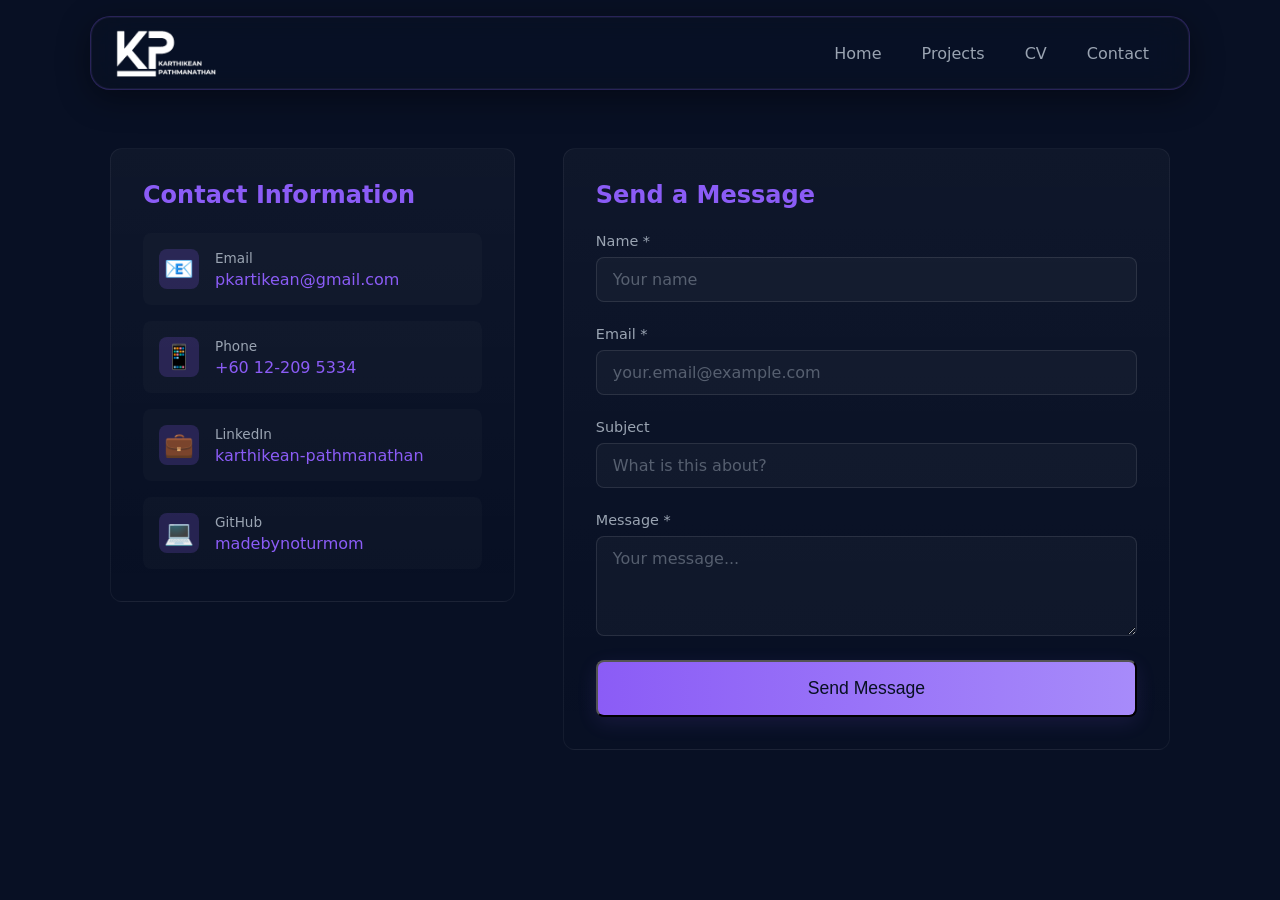
==== pages/contact/index.html @ 4b817c77 "Initial commit: Portfolio website with matrix animation, contact form, and projects showcase" ====
<!doctype html>
<html lang="en">
  <head>
    <meta charset="utf-8" />
    <meta name="viewport" content="width=device-width,initial-scale=1" />
    <title>Contact - Karthikean Pathmanathan</title>
    <meta name="description" content="Get in touch with Karthikean Pathmanathan for collaboration and project inquiries" />
    <link rel="icon" type="image/png" href="../../assets/logo/KP_icon.png" />
    <link rel="stylesheet" href="../../assets/css/dark.css" />
    <style>html,body{background:#081024;color:#e6eef6} .container{color:inherit}</style>
    <style>
      .contact-page {
        padding: 3rem 0;
        min-height: calc(100vh - 10rem);
      }
      .contact-header {
        text-align: center;
        padding: 3rem 0 2rem;
        border-bottom: 1px solid rgba(255,255,255,0.05);
        margin-bottom: 3rem;
      }
      .contact-header h1 {
        margin: 0 0 1rem;
        font-size: 2.5rem;
        color: var(--accent);
      }
      .contact-header p {
        color: var(--muted);
        max-width: 600px;
        margin: 0 auto;
        font-size: 1.1rem;
      }
      .contact-content {
        max-width: 1200px;
        margin: 0 auto;
        display: grid;
        grid-template-columns: 1fr 1.5fr;
        gap: 3rem;
        align-items: start;
      }
      .contact-info {
        background: linear-gradient(180deg,rgba(255,255,255,0.03),transparent);
        padding: 2rem;
        border-radius: var(--radius);
        border: 1px solid rgba(255,255,255,0.05);
      }
      .contact-info h3 {
        color: var(--accent);
        margin: 0 0 1.5rem;
        font-size: 1.5rem;
      }
      .contact-methods {
        display: flex;
        flex-direction: column;
        gap: 1rem;
      }
      .contact-method {
        display: flex;
        align-items: center;
        gap: 1rem;
        padding: 1rem;
        background: rgba(255,255,255,0.02);
        border-radius: 8px;
        transition: all 0.2s;
      }
      .contact-method:hover {
        background: rgba(139, 92, 246, 0.1);
        transform: translateX(5px);
      }
      .contact-method-icon {
        font-size: 1.5rem;
        width: 40px;
        height: 40px;
        display: flex;
        align-items: center;
        justify-content: center;
        background: rgba(139, 92, 246, 0.2);
        border-radius: 8px;
      }
      .contact-method-info {
        flex: 1;
      }
      .contact-method-label {
        color: var(--muted);
        font-size: 0.85rem;
        margin-bottom: 0.25rem;
      }
      .contact-method-value {
        color: #e6eef6;
        font-weight: 500;
      }
      .contact-method a {
        color: var(--accent);
        text-decoration: none;
        transition: color 0.2s;
      }
      .contact-method a:hover {
        color: var(--accent-2);
        text-decoration: underline;
      }
      .contact-form-section {
        background: linear-gradient(180deg,rgba(255,255,255,0.03),transparent);
        padding: 2rem;
        border-radius: var(--radius);
        border: 1px solid rgba(255,255,255,0.05);
      }
      .contact-form-section h3 {
        color: var(--accent);
        margin: 0 0 1.5rem;
        font-size: 1.5rem;
      }
      .contact-form {
        display: flex;
        flex-direction: column;
        gap: 1.5rem;
      }
      .contact-form label {
        display: flex;
        flex-direction: column;
        gap: 0.5rem;
      }
      .contact-form label span {
        color: var(--muted);
        font-weight: 500;
        font-size: 0.9rem;
      }
      .contact-form input,
      .contact-form textarea {
        padding: 0.75rem 1rem;
        background: rgba(255,255,255,0.03);
        border: 1px solid rgba(255,255,255,0.1);
        border-radius: 8px;
        color: #e6eef6;
        font-family: inherit;
        font-size: 1rem;
        transition: all 0.2s;
      }
      .contact-form input:focus,
      .contact-form textarea:focus {
        outline: none;
        border-color: var(--accent);
        background: rgba(255,255,255,0.05);
        box-shadow: 0 0 0 3px rgba(139, 92, 246, 0.1);
      }
      .contact-form input::placeholder,
      .contact-form textarea::placeholder {
        color: rgba(154, 164, 178, 0.5);
      }
      .contact-form textarea {
        resize: vertical;
        min-height: 100px;
      }
      .contact-form button {
        width: 100%;
        padding: 1rem;
        font-size: 1.1rem;
      }
      .form-note {
        color: var(--muted);
        font-size: 0.85rem;
        text-align: center;
        margin-top: 1rem;
      }
      @media (max-width: 820px) {
        .contact-header h1 {
          font-size: 2rem;
        }
        .contact-content {
          grid-template-columns: 1fr;
          gap: 2rem;
        }
        .contact-info,
        .contact-form-section {
          padding: 1.5rem;
        }
      }
    </style>
  </head>
  <body>
    <!-- header partial will be injected here -->
    <div id="partial-header"></div>

    <main class="contact-page">

      <div class="container">
        <div class="contact-content">
          
          <!-- Contact Information -->
          <div class="contact-info">
            <h3>Contact Information</h3>
            <div class="contact-methods">
              <div class="contact-method">
                <div class="contact-method-icon">📧</div>
                <div class="contact-method-info">
                  <div class="contact-method-label">Email</div>
                  <div class="contact-method-value">
                    <a href="mailto:pkartikean@gmail.com">pkartikean@gmail.com</a>
                  </div>
                </div>
              </div>
              
              <div class="contact-method">
                <div class="contact-method-icon">📱</div>
                <div class="contact-method-info">
                  <div class="contact-method-label">Phone</div>
                  <div class="contact-method-value">
                    <a href="tel:+60122095334">+60 12-209 5334</a>
                  </div>
                </div>
              </div>
              
              <div class="contact-method">
                <div class="contact-method-icon">💼</div>
                <div class="contact-method-info">
                  <div class="contact-method-label">LinkedIn</div>
                  <div class="contact-method-value">
                    <a href="https://www.linkedin.com/in/karthikean-pathmanathan/" target="_blank">karthikean-pathmanathan</a>
                  </div>
                </div>
              </div>
              
              <div class="contact-method">
                <div class="contact-method-icon">💻</div>
                <div class="contact-method-info">
                  <div class="contact-method-label">GitHub</div>
                  <div class="contact-method-value">
                    <a href="https://github.com/madebynoturmom" target="_blank">madebynoturmom</a>
                  </div>
                </div>
              </div>
            </div>
          </div>

          <!-- Contact Form -->
          <div class="contact-form-section">
            <h3>Send a Message</h3>
            <form action="https://formsubmit.co/pkartikean@gmail.com" method="POST" class="contact-form">
              <!-- FormSubmit Configuration -->
              <input type="hidden" name="_subject" value="New Contact Form Submission from Portfolio">
              <input type="hidden" name="_captcha" value="false">
              <input type="hidden" name="_template" value="table">
              <input type="text" name="_honey" style="display:none">
              
              <label>
                <span>Name *</span>
                <input type="text" name="name" required placeholder="Your name" />
              </label>
              
              <label>
                <span>Email *</span>
                <input type="email" name="email" required placeholder="your.email@example.com" />
              </label>
              
              <label>
                <span>Subject</span>
                <input type="text" name="subject" placeholder="What is this about?" />
              </label>
              
              <label>
                <span>Message *</span>
                <textarea name="message" required placeholder="Your message..." rows="3"></textarea>
              </label>
              
              <button class="cta" type="submit">Send Message</button>
            </form>
          </div>

        </div>
      </div>
    </main>

    <script>
      // Simple partial loader: fetches HTML fragments and injects them.
      async function loadPartial(id, url){
        try {
          const res = await fetch(url);
          if(!res.ok) throw new Error('Failed to load ' + url);
          const html = await res.text();
          document.getElementById(id).innerHTML = html;
        } catch (err) {
          console.error(err);
        }
      }
      // Load header and footer before main script runs
      loadPartial('partial-header', '../../partial/header.html');
      loadPartial('partial-footer', '../../partial/footer.html');
    </script>
  </body>
</html>
---- assets/css/dark.css ----
/* Dark theme (moved from assets/styles.css) */
:root {
  --bg: #121219;
  /* deep navy */
  --card: #0b1220;
  --muted: #9aa4b2;
  --accent: #8b5cf6;
  /* purple accent */
  --accent-2: #a78bfa;
  /* lighter purple for glows */
  --glass: rgba(167, 139, 250, 0.04);
  --radius: 12px;
}

* {
  box-sizing: border-box
}

html,
body {
  height: 100%
}

body {
  margin: 0;
  padding-top: 5rem;
  font-family: Inter, ui-sans-serif, system-ui, -apple-system, "Segoe UI", Roboto, "Helvetica Neue", Arial;
  background: linear-gradient(180deg, var(--bg), #060818);
  color: #e6eef6;
  -webkit-font-smoothing: antialiased;
  -moz-osx-font-smoothing: grayscale;
  /* subtle purple radial accent */
  background-image: radial-gradient(800px 400px at 85% 10%, rgba(139, 92, 246, 0.06), transparent);
}

.container {
  max-width: 1100px;
  margin: 0 auto;
  padding: 1.25rem
}

/* Glassy Floating Header */
.site-header {
  position: fixed;
  top: 1rem;
  left: 50%;
  transform: translateX(-50%);
  width: calc(100% - 4rem);
  max-width: 1100px;
  z-index: 1000;
  transition: all 0.3s ease;
}

.site-header .container {
  display: flex;
  align-items: center;
  justify-content: space-between;
  background: rgba(11, 18, 32, 0.7);
  backdrop-filter: blur(20px) saturate(180%);
  -webkit-backdrop-filter: blur(20px) saturate(180%);
  border: 1px solid rgba(139, 92, 246, 0.25);
  border-radius: 20px;
  padding: 0.75rem 1.5rem;
  box-shadow: 0 8px 32px rgba(0, 0, 0, 0.4), 0 0 0 1px rgba(167, 139, 250, 0.08) inset;
}

.logo {
  margin: 0;
  font-size: 1.25rem;
  display: flex;
  align-items: center;
  gap: 0.5rem;
  text-decoration: none;
  color: #e6eef6;
  transition: transform 0.2s;
}

.logo:hover {
  transform: scale(1.05);
}

.logo img {
  height: 48px;
  width: auto;
}

.brand-tag {
  margin-left: .5rem;
  color: var(--accent);
  font-weight: 700;
  font-size: .85rem;
  letter-spacing: .6px;
  text-transform: uppercase
}

.nav {
  display: flex;
  gap: 0.5rem;
  align-items: center;
}

.nav a {
  color: var(--muted);
  text-decoration: none;
  padding: 0.5rem 1rem;
  border-radius: 12px;
  transition: all 0.2s;
  font-weight: 500;
}

.nav a:hover {
  color: var(--accent);
  background: rgba(139, 92, 246, 0.1);
}

.nav a.active {
  color: var(--accent);
  background: rgba(139, 92, 246, 0.15);
}

.nav-toggle {
  display: none;
  background: rgba(139, 92, 246, 0.1);
  border: 1px solid rgba(139, 92, 246, 0.3);
  color: var(--accent);
  font-size: 1.5rem;
  padding: 0.5rem;
  border-radius: 8px;
  cursor: pointer;
  transition: all 0.2s;
}

.nav-toggle:hover {
  background: rgba(139, 92, 246, 0.2);
}

.hero {
  padding: 4rem 0
}

.hero-inner {
  display: flex;
  gap: 2rem;
  align-items: center
}

.hero {
  position: relative;
  overflow: hidden
}

.hero:after {
  content: '';
  position: absolute;
  inset: 0;
  background-image: radial-gradient(circle at 10% 10%, rgba(167, 139, 250, 0.03), transparent 15%), linear-gradient(180deg, rgba(167, 139, 250, 0.02), transparent 40%);
  pointer-events: none
}

.hero .lead {
  color: var(--muted);
  max-width: 36rem
}

.hero-image {
  font-size: 5rem;
  opacity: 0.9
}

.accent {
  color: var(--accent)
}

.cta {
  display: inline-block;
  background: linear-gradient(90deg, var(--accent), var(--accent-2));
  color: #071022;
  padding: .5rem 1rem;
  border-radius: 8px;
  text-decoration: none;
  box-shadow: 0 6px 20px rgba(139, 92, 246, 0.12)
}

.projects {
  padding: 2rem 0
}

.projects-grid {
  display: grid;
  grid-template-columns: repeat(auto-fit, minmax(240px, 1fr));
  gap: 1rem;
  margin-top: 1rem
}

.labs .projects-grid {
  grid-template-columns: repeat(auto-fit, minmax(220px, 1fr));
  gap: 1.25rem
}

.labs .card {
  background: linear-gradient(180deg, rgba(0, 0, 0, 0.15), rgba(167, 139, 250, 0.02));
  border: 1px solid rgba(167, 139, 250, 0.06);
  box-shadow: 0 8px 30px rgba(124, 58, 237, 0.06)
}

.labs h3 {
  margin-top: 0
}

.lab-meta {
  color: var(--muted);
  font-size: .9rem;
  margin-bottom: .5rem
}

.card {
  background: linear-gradient(180deg, rgba(167, 139, 250, 0.02), transparent);
  padding: 1rem;
  border-radius: var(--radius);
  box-shadow: 0 10px 30px rgba(8, 12, 30, 0.6);
  cursor: pointer;
  border: 1px solid rgba(167, 139, 250, 0.04);
  transition: transform .18s ease, box-shadow .18s ease
}

.card:hover {
  transform: translateY(-6px);
  box-shadow: 0 18px 40px rgba(139, 92, 246, 0.12)
}

.card h4 {
  margin: 0 0 .5rem
}

.card p {
  color: var(--muted);
  margin: 0
}

.about,
.contact {
  padding: 2rem 0
}

.contact-form {
  display: grid;
  gap: .5rem;
  max-width: 600px
}

.contact-form label {
  display: flex;
  flex-direction: column;
  color: var(--muted)
}

.contact-form input,
.contact-form textarea {
  padding: .5rem;
  border-radius: 8px;
  border: 1px solid rgba(255, 255, 255, 0.03);
  background: var(--glass);
  color: inherit
}

.btn {
  background: transparent;
  border: 1px solid var(--accent);
  padding: .5rem 1rem;
  border-radius: 8px;
  color: var(--accent)
}

.site-footer {
  padding: 1rem 0;
  border-top: 1px solid rgba(255, 255, 255, 0.02)
}

.social-links a {
  color: var(--muted);
  margin-left: .5rem
}

/* Modal */
.modal {
  position: fixed;
  inset: 0;
  display: none;
  align-items: center;
  justify-content: center;
  z-index: 40
}

.modal[aria-hidden="false"] {
  display: flex
}

.modal-backdrop {
  position: absolute;
  inset: 0;
  background: rgba(0, 0, 0, 0.6)
}

.modal-panel {
  position: relative;
  background: linear-gradient(180deg, #081026, #0b0b1a);
  padding: 1.5rem;
  border-radius: 12px;
  max-width: 720px;
  width: 95%;
  z-index: 50;
  border: 1px solid rgba(167, 139, 250, 0.04);
  box-shadow: 0 20px 60px rgba(11, 7, 30, 0.6)
}

.modal-close {
  position: absolute;
  right: 1rem;
  top: 1rem;
  background: none;
  border: 0;
  color: var(--muted);
  font-size: 1.25rem
}

/* Responsive */
@media (max-width:820px) {
  .site-header {
    top: 0.75rem;
    width: calc(100% - 2rem);
  }
  
  .site-header .container {
    padding: 0.75rem 1rem;
  }
  
  .hero-inner {
    flex-direction: column;
    align-items: flex-start
  }

  .nav {
    display: none;
    position: absolute;
    top: 100%;
    left: 0;
    right: 0;
    margin-top: 0.5rem;
    flex-direction: column;
    background: rgba(11, 18, 32, 0.95);
    backdrop-filter: blur(20px);
    border: 1px solid rgba(139, 92, 246, 0.25);
    border-radius: 16px;
    padding: 1rem;
    box-shadow: 0 8px 32px rgba(0, 0, 0, 0.4);
  }
  
  .nav.active {
    display: flex;
  }
  
  .nav a {
    width: 100%;
    padding: 0.75rem 1rem;
  }

  .nav-toggle {
    display: inline-flex
  }

  .logo img {
    height: 28px
  }
}

/* Small accessibility focus states */
a:focus,
button:focus,
input:focus,
textarea:focus {
  outline: 2px solid rgba(139, 92, 246, 0.25);
  outline-offset: 3px
}

/* small utility */
.lead {
  line-height: 1.5
}
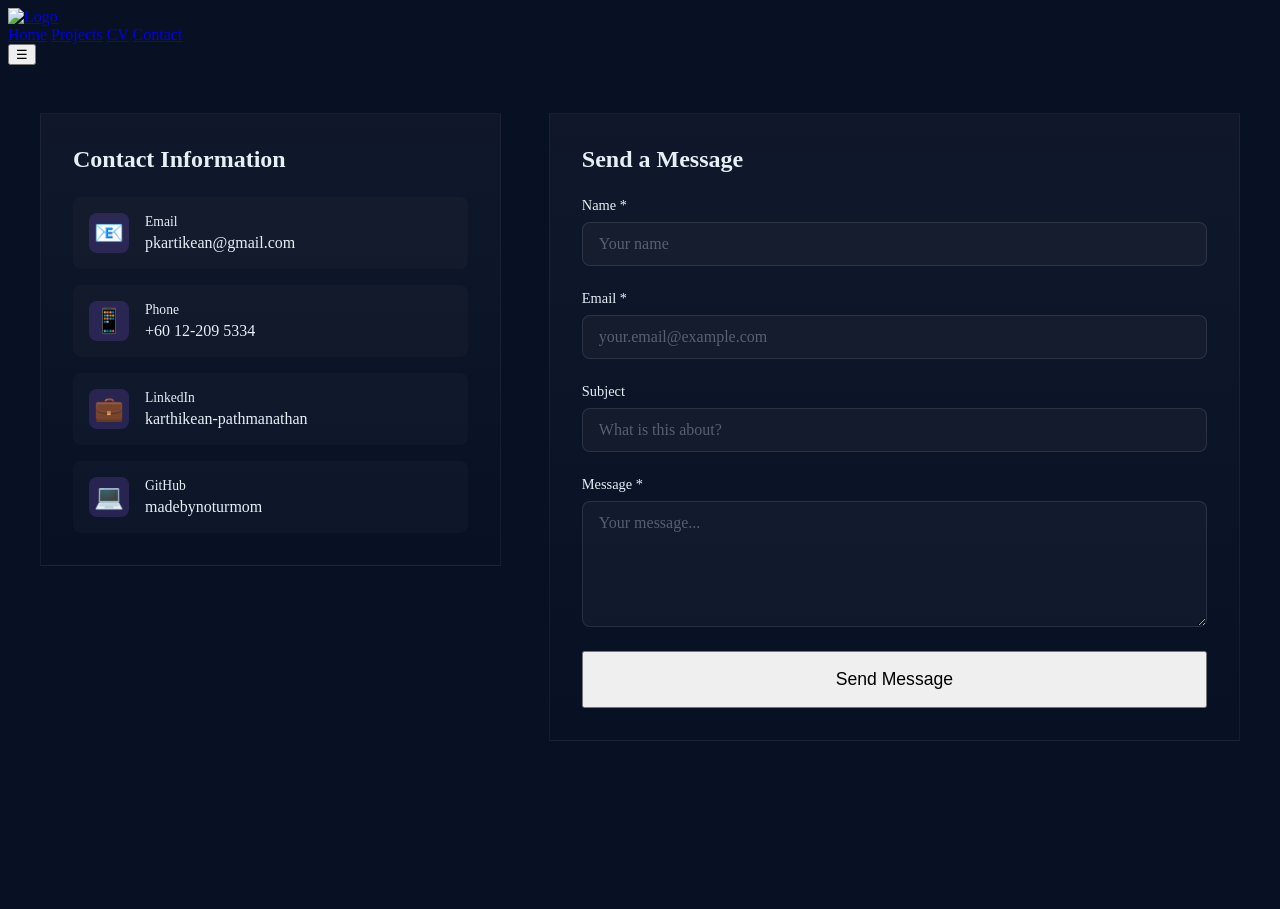
==== commit 03891bf5: "Filepath Fix" ====
--- a/pages/contact/index.html
+++ b/pages/contact/index.html
@@ -5,8 +5,8 @@
     <meta name="viewport" content="width=device-width,initial-scale=1" />
     <title>Contact - Karthikean Pathmanathan</title>
     <meta name="description" content="Get in touch with Karthikean Pathmanathan for collaboration and project inquiries" />
-    <link rel="icon" type="image/png" href="../../assets/logo/KP_icon.png" />
-    <link rel="stylesheet" href="../../assets/css/dark.css" />
+    <link rel="icon" type="image/png" href="/CV/assets/logo/KP_icon.png" />
+    <link rel="stylesheet" href="/CV/assets/css/dark.css" />
     <style>html,body{background:#081024;color:#e6eef6} .container{color:inherit}</style>
     <style>
       .contact-page {
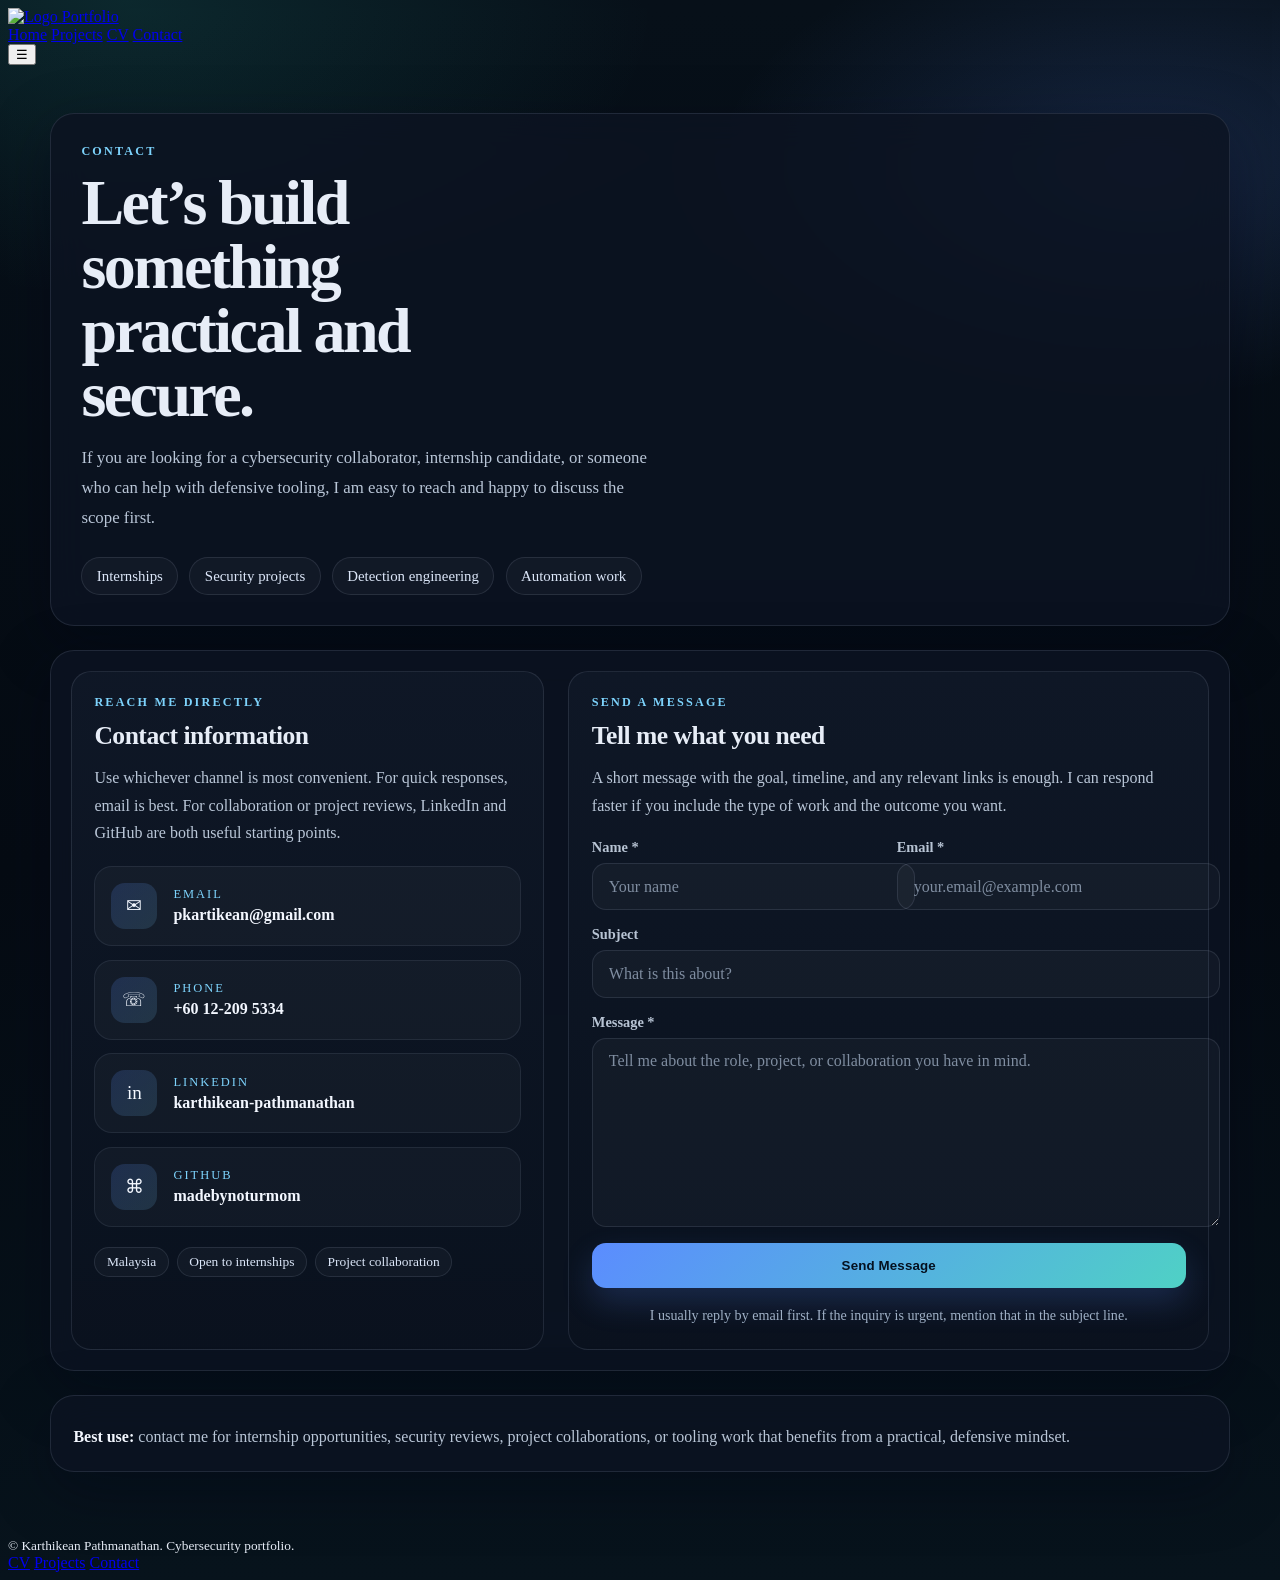
==== commit ff61e0cb: "Sync from Obsidian (Online CV): 2026-08-14 07:10 UTC — 0+ 8~ 0-" ====
--- a/pages/contact/index.html
+++ b/pages/contact/index.html
@@ -1,289 +1,513 @@
-<!doctype html>
-<html lang="en">
-  <head>
-    <meta charset="utf-8" />
-    <meta name="viewport" content="width=device-width,initial-scale=1" />
-    <title>Contact - Karthikean Pathmanathan</title>
-    <meta name="description" content="Get in touch with Karthikean Pathmanathan for collaboration and project inquiries" />
-    <link rel="icon" type="image/png" href="/CV/assets/logo/KP_icon.png" />
-    <link rel="stylesheet" href="/CV/assets/css/dark.css" />
-    <style>html,body{background:#081024;color:#e6eef6} .container{color:inherit}</style>
-    <style>
-      .contact-page {
-        padding: 3rem 0;
-        min-height: calc(100vh - 10rem);
-      }
-      .contact-header {
-        text-align: center;
-        padding: 3rem 0 2rem;
-        border-bottom: 1px solid rgba(255,255,255,0.05);
-        margin-bottom: 3rem;
-      }
-      .contact-header h1 {
-        margin: 0 0 1rem;
-        font-size: 2.5rem;
-        color: var(--accent);
-      }
-      .contact-header p {
-        color: var(--muted);
-        max-width: 600px;
-        margin: 0 auto;
-        font-size: 1.1rem;
-      }
-      .contact-content {
-        max-width: 1200px;
-        margin: 0 auto;
-        display: grid;
-        grid-template-columns: 1fr 1.5fr;
-        gap: 3rem;
-        align-items: start;
-      }
-      .contact-info {
-        background: linear-gradient(180deg,rgba(255,255,255,0.03),transparent);
-        padding: 2rem;
-        border-radius: var(--radius);
-        border: 1px solid rgba(255,255,255,0.05);
-      }
-      .contact-info h3 {
-        color: var(--accent);
-        margin: 0 0 1.5rem;
-        font-size: 1.5rem;
-      }
-      .contact-methods {
-        display: flex;
-        flex-direction: column;
-        gap: 1rem;
-      }
-      .contact-method {
-        display: flex;
-        align-items: center;
-        gap: 1rem;
-        padding: 1rem;
-        background: rgba(255,255,255,0.02);
-        border-radius: 8px;
-        transition: all 0.2s;
-      }
-      .contact-method:hover {
-        background: rgba(139, 92, 246, 0.1);
-        transform: translateX(5px);
-      }
-      .contact-method-icon {
-        font-size: 1.5rem;
-        width: 40px;
-        height: 40px;
-        display: flex;
-        align-items: center;
-        justify-content: center;
-        background: rgba(139, 92, 246, 0.2);
-        border-radius: 8px;
-      }
-      .contact-method-info {
-        flex: 1;
-      }
-      .contact-method-label {
-        color: var(--muted);
-        font-size: 0.85rem;
-        margin-bottom: 0.25rem;
-      }
-      .contact-method-value {
-        color: #e6eef6;
-        font-weight: 500;
-      }
-      .contact-method a {
-        color: var(--accent);
-        text-decoration: none;
-        transition: color 0.2s;
-      }
-      .contact-method a:hover {
-        color: var(--accent-2);
-        text-decoration: underline;
-      }
-      .contact-form-section {
-        background: linear-gradient(180deg,rgba(255,255,255,0.03),transparent);
-        padding: 2rem;
-        border-radius: var(--radius);
-        border: 1px solid rgba(255,255,255,0.05);
-      }
-      .contact-form-section h3 {
-        color: var(--accent);
-        margin: 0 0 1.5rem;
-        font-size: 1.5rem;
-      }
-      .contact-form {
-        display: flex;
-        flex-direction: column;
-        gap: 1.5rem;
-      }
-      .contact-form label {
-        display: flex;
-        flex-direction: column;
-        gap: 0.5rem;
-      }
-      .contact-form label span {
-        color: var(--muted);
-        font-weight: 500;
-        font-size: 0.9rem;
-      }
-      .contact-form input,
-      .contact-form textarea {
-        padding: 0.75rem 1rem;
-        background: rgba(255,255,255,0.03);
-        border: 1px solid rgba(255,255,255,0.1);
-        border-radius: 8px;
-        color: #e6eef6;
-        font-family: inherit;
-        font-size: 1rem;
-        transition: all 0.2s;
-      }
-      .contact-form input:focus,
-      .contact-form textarea:focus {
-        outline: none;
-        border-color: var(--accent);
-        background: rgba(255,255,255,0.05);
-        box-shadow: 0 0 0 3px rgba(139, 92, 246, 0.1);
-      }
-      .contact-form input::placeholder,
-      .contact-form textarea::placeholder {
-        color: rgba(154, 164, 178, 0.5);
-      }
-      .contact-form textarea {
-        resize: vertical;
-        min-height: 100px;
-      }
-      .contact-form button {
-        width: 100%;
-        padding: 1rem;
-        font-size: 1.1rem;
-      }
-      .form-note {
-        color: var(--muted);
-        font-size: 0.85rem;
-        text-align: center;
-        margin-top: 1rem;
-      }
-      @media (max-width: 820px) {
-        .contact-header h1 {
-          font-size: 2rem;
-        }
-        .contact-content {
-          grid-template-columns: 1fr;
-          gap: 2rem;
-        }
-        .contact-info,
-        .contact-form-section {
-          padding: 1.5rem;
-        }
-      }
-    </style>
-  </head>
-  <body>
-    <!-- header partial will be injected here -->
-    <div id="partial-header"></div>
-
-    <main class="contact-page">
-
-      <div class="container">
-        <div class="contact-content">
-          
-          <!-- Contact Information -->
-          <div class="contact-info">
-            <h3>Contact Information</h3>
-            <div class="contact-methods">
-              <div class="contact-method">
-                <div class="contact-method-icon">📧</div>
-                <div class="contact-method-info">
-                  <div class="contact-method-label">Email</div>
-                  <div class="contact-method-value">
-                    <a href="mailto:pkartikean@gmail.com">pkartikean@gmail.com</a>
-                  </div>
-                </div>
-              </div>
-              
-              <div class="contact-method">
-                <div class="contact-method-icon">📱</div>
-                <div class="contact-method-info">
-                  <div class="contact-method-label">Phone</div>
-                  <div class="contact-method-value">
-                    <a href="tel:+60122095334">+60 12-209 5334</a>
-                  </div>
-                </div>
-              </div>
-              
-              <div class="contact-method">
-                <div class="contact-method-icon">💼</div>
-                <div class="contact-method-info">
-                  <div class="contact-method-label">LinkedIn</div>
-                  <div class="contact-method-value">
-                    <a href="https://www.linkedin.com/in/karthikean-pathmanathan/" target="_blank">karthikean-pathmanathan</a>
-                  </div>
-                </div>
-              </div>
-              
-              <div class="contact-method">
-                <div class="contact-method-icon">💻</div>
-                <div class="contact-method-info">
-                  <div class="contact-method-label">GitHub</div>
-                  <div class="contact-method-value">
-                    <a href="https://github.com/madebynoturmom" target="_blank">madebynoturmom</a>
-                  </div>
-                </div>
-              </div>
-            </div>
-          </div>
-
-          <!-- Contact Form -->
-          <div class="contact-form-section">
-            <h3>Send a Message</h3>
-            <form action="https://formsubmit.co/pkartikean@gmail.com" method="POST" class="contact-form">
-              <!-- FormSubmit Configuration -->
-              <input type="hidden" name="_subject" value="New Contact Form Submission from Portfolio">
-              <input type="hidden" name="_captcha" value="false">
-              <input type="hidden" name="_template" value="table">
-              <input type="text" name="_honey" style="display:none">
-              
-              <label>
-                <span>Name *</span>
-                <input type="text" name="name" required placeholder="Your name" />
-              </label>
-              
-              <label>
-                <span>Email *</span>
-                <input type="email" name="email" required placeholder="your.email@example.com" />
-              </label>
-              
-              <label>
-                <span>Subject</span>
-                <input type="text" name="subject" placeholder="What is this about?" />
-              </label>
-              
-              <label>
-                <span>Message *</span>
-                <textarea name="message" required placeholder="Your message..." rows="3"></textarea>
-              </label>
-              
-              <button class="cta" type="submit">Send Message</button>
-            </form>
-          </div>
-
-        </div>
-      </div>
-    </main>
-
-    <script>
-      // Simple partial loader: fetches HTML fragments and injects them.
-      async function loadPartial(id, url){
-        try {
-          const res = await fetch(url);
-          if(!res.ok) throw new Error('Failed to load ' + url);
-          const html = await res.text();
-          document.getElementById(id).innerHTML = html;
-        } catch (err) {
-          console.error(err);
-        }
-      }
-      // Load header and footer before main script runs
-      loadPartial('partial-header', '../../partial/header.html');
-      loadPartial('partial-footer', '../../partial/footer.html');
-    </script>
-  </body>
-</html>
+<!doctype html>
+<html lang="en">
+  <head>
+    <meta charset="utf-8" />
+    <meta name="viewport" content="width=device-width,initial-scale=1" />
+    <title>Contact - Karthikean Pathmanathan</title>
+    <meta name="description" content="Get in touch with Karthikean Pathmanathan for collaboration and project inquiries" />
+    <link rel="icon" type="image/png" href="/CV/assets/logo/KP_icon.png" />
+    <link rel="stylesheet" href="/CV/assets/css/dark.css" />
+    <style>
+      html,
+      body {
+        background:
+          radial-gradient(900px 500px at 10% 0%, rgba(45, 212, 191, 0.12), transparent 58%),
+          radial-gradient(780px 420px at 90% 10%, rgba(91, 140, 255, 0.18), transparent 55%),
+          linear-gradient(180deg, #071019 0%, #050b13 55%, #07131c 100%);
+        color: #e7edf7;
+      }
+
+      .container {
+        color: inherit;
+      }
+
+      .contact-page {
+        padding: 3rem 0 4rem;
+        min-height: calc(100vh - 10rem);
+      }
+
+      .contact-shell {
+        max-width: 1180px;
+        margin: 0 auto;
+        padding: 0 1.25rem;
+      }
+
+      .contact-hero,
+      .contact-grid,
+      .contact-note {
+        background: rgba(12, 20, 34, 0.84);
+        border: 1px solid rgba(148, 163, 184, 0.16);
+        border-radius: 24px;
+        box-shadow: 0 18px 60px rgba(2, 6, 23, 0.34);
+        backdrop-filter: blur(18px);
+        -webkit-backdrop-filter: blur(18px);
+      }
+
+      .contact-hero {
+        padding: 1.9rem;
+        margin-bottom: 1.5rem;
+      }
+
+      .contact-hero h1 {
+        margin: 0;
+        font-size: clamp(2.4rem, 5vw, 4.5rem);
+        line-height: 1;
+        letter-spacing: -0.04em;
+        max-width: 11ch;
+      }
+
+      .contact-hero .lead {
+        margin: 1rem 0 0;
+        max-width: 68ch;
+        color: #b9c6d7;
+        line-height: 1.8;
+        font-size: 1.05rem;
+      }
+
+      .contact-pills {
+        display: flex;
+        flex-wrap: wrap;
+        gap: 0.7rem;
+        list-style: none;
+        padding: 0;
+        margin: 1.5rem 0 0;
+      }
+
+      .contact-pills li {
+        padding: 0.58rem 0.9rem;
+        border-radius: 999px;
+        border: 1px solid rgba(148, 163, 184, 0.16);
+        background: rgba(255, 255, 255, 0.03);
+        color: #dbe6f8;
+        font-size: 0.93rem;
+      }
+
+      .contact-grid {
+        display: grid;
+        grid-template-columns: minmax(280px, 0.85fr) minmax(0, 1.15fr);
+        gap: 1.5rem;
+        padding: 1.25rem;
+      }
+
+      .contact-panel {
+        padding: 1.4rem;
+        border-radius: 20px;
+        border: 1px solid rgba(148, 163, 184, 0.16);
+        background: linear-gradient(180deg, rgba(16, 24, 39, 0.92), rgba(10, 18, 31, 0.9));
+      }
+
+      .section-eyebrow {
+        margin: 0 0 0.7rem;
+        color: #7dd3fc;
+        text-transform: uppercase;
+        letter-spacing: 0.18em;
+        font-size: 0.76rem;
+        font-weight: 700;
+      }
+
+      .section-title {
+        margin: 0;
+        font-size: clamp(1.35rem, 2vw, 1.8rem);
+        letter-spacing: -0.02em;
+      }
+
+      .section-copy {
+        margin: 0.85rem 0 0;
+        color: #b9c6d7;
+        line-height: 1.7;
+      }
+
+      .contact-methods {
+        display: grid;
+        gap: 0.85rem;
+        margin-top: 1.25rem;
+      }
+
+      .contact-method {
+        display: flex;
+        align-items: center;
+        gap: 1rem;
+        padding: 1rem;
+        border-radius: 18px;
+        background: rgba(255, 255, 255, 0.03);
+        border: 1px solid rgba(148, 163, 184, 0.12);
+        transition: transform 0.18s ease, border-color 0.18s ease, background 0.18s ease;
+      }
+
+      .contact-method:hover {
+        transform: translateY(-2px);
+        border-color: rgba(91, 140, 255, 0.28);
+        background: rgba(255, 255, 255, 0.05);
+      }
+
+      .contact-method-icon {
+        width: 46px;
+        height: 46px;
+        flex: 0 0 46px;
+        display: grid;
+        place-items: center;
+        border-radius: 14px;
+        background: linear-gradient(135deg, rgba(91, 140, 255, 0.18), rgba(125, 211, 252, 0.14));
+        color: #f4f8ff;
+        font-size: 1.2rem;
+      }
+
+      .contact-method-info {
+        min-width: 0;
+      }
+
+      .contact-method-label {
+        color: #7dd3fc;
+        font-size: 0.78rem;
+        text-transform: uppercase;
+        letter-spacing: 0.16em;
+        margin-bottom: 0.25rem;
+      }
+
+      .contact-method-value {
+        color: #f3f7ff;
+        font-weight: 600;
+        word-break: break-word;
+      }
+
+      .contact-method a {
+        color: inherit;
+        text-decoration: none;
+      }
+
+      .contact-method a:hover {
+        color: #7dd3fc;
+        text-decoration: underline;
+      }
+
+      .contact-badges {
+        display: flex;
+        flex-wrap: wrap;
+        gap: 0.5rem;
+        margin-top: 1.25rem;
+      }
+
+      .contact-badge {
+        display: inline-flex;
+        align-items: center;
+        padding: 0.38rem 0.72rem;
+        border-radius: 999px;
+        border: 1px solid rgba(148, 163, 184, 0.16);
+        background: rgba(255, 255, 255, 0.03);
+        color: #dbe6f8;
+        font-size: 0.84rem;
+      }
+
+      .contact-form {
+        display: grid;
+        gap: 1rem;
+        margin-top: 1.25rem;
+      }
+
+      .contact-form-row {
+        display: grid;
+        gap: 1rem;
+        grid-template-columns: repeat(2, minmax(0, 1fr));
+      }
+
+      .contact-form label {
+        display: grid;
+        gap: 0.45rem;
+      }
+
+      .contact-form label span {
+        color: #b8c4d4;
+        font-weight: 600;
+        font-size: 0.9rem;
+      }
+
+      .contact-form input,
+      .contact-form textarea {
+        width: 100%;
+        padding: 0.85rem 1rem;
+        border-radius: 14px;
+        border: 1px solid rgba(148, 163, 184, 0.16);
+        background: rgba(255, 255, 255, 0.03);
+        color: #e7edf7;
+        font: inherit;
+        transition: border-color 0.18s ease, background 0.18s ease, box-shadow 0.18s ease;
+      }
+
+      .contact-form input:focus,
+      .contact-form textarea:focus {
+        outline: none;
+        border-color: rgba(125, 211, 252, 0.6);
+        background: rgba(255, 255, 255, 0.05);
+        box-shadow: 0 0 0 4px rgba(91, 140, 255, 0.12);
+      }
+
+      .contact-form input::placeholder,
+      .contact-form textarea::placeholder {
+        color: #7f8da0;
+      }
+
+      .contact-form textarea {
+        resize: vertical;
+        min-height: 160px;
+      }
+
+      .contact-form button {
+        width: 100%;
+        padding: 0.95rem 1rem;
+        border: 0;
+        border-radius: 14px;
+        background: linear-gradient(135deg, #5b8cff, #4fd1c5);
+        color: #051120;
+        font-weight: 700;
+        letter-spacing: 0.01em;
+        cursor: pointer;
+        transition: transform 0.18s ease, box-shadow 0.18s ease;
+        box-shadow: 0 14px 32px rgba(91, 140, 255, 0.2);
+      }
+
+      .contact-form button:hover {
+        transform: translateY(-1px);
+        box-shadow: 0 18px 36px rgba(91, 140, 255, 0.25);
+      }
+
+      .form-note {
+        margin: 0;
+        color: #9fb0c6;
+        font-size: 0.88rem;
+        text-align: center;
+        line-height: 1.6;
+      }
+
+      .contact-note {
+        margin-top: 1.5rem;
+        padding: 1.25rem 1.4rem;
+      }
+
+      .contact-note strong {
+        color: #f3f7ff;
+      }
+
+      .contact-note p {
+        margin: 0.45rem 0 0;
+        color: #b9c6d7;
+        line-height: 1.7;
+      }
+
+      @media (max-width: 920px) {
+        .contact-grid {
+          grid-template-columns: 1fr;
+        }
+
+        .contact-hero h1 {
+          max-width: 13ch;
+        }
+      }
+
+      @media (max-width: 640px) {
+        .contact-shell {
+          padding: 0 1rem;
+        }
+
+        .contact-page {
+          padding-top: 2.5rem;
+        }
+
+        .contact-hero,
+        .contact-grid,
+        .contact-note,
+        .contact-panel {
+          padding: 1.1rem;
+        }
+
+        .contact-form-row {
+          grid-template-columns: 1fr;
+        }
+
+        .contact-method {
+          align-items: flex-start;
+        }
+
+        .contact-method-icon {
+          width: 42px;
+          height: 42px;
+          flex-basis: 42px;
+        }
+
+        .contact-pills {
+          gap: 0.5rem;
+        }
+
+        .contact-pills li {
+          width: 100%;
+        }
+      }
+
+      @media print {
+        body {
+          background: white;
+          color: black;
+        }
+
+        .site-header,
+        .site-footer,
+        .contact-form button {
+          display: none;
+        }
+
+        .contact-hero,
+        .contact-grid,
+        .contact-note,
+        .contact-panel,
+        .contact-method {
+          background: transparent;
+          border-color: #cbd5e1;
+          box-shadow: none;
+          backdrop-filter: none;
+        }
+
+        .contact-method-label,
+        .section-eyebrow,
+        .contact-method-value,
+        .section-copy,
+        .form-note,
+        .contact-note p,
+        .contact-pills li,
+        .contact-badge {
+          color: black;
+        }
+
+        a {
+          color: black;
+          text-decoration: none;
+        }
+      }
+    </style>
+  </head>
+  <body>
+    <div id="partial-header"></div>
+
+    <main class="contact-page">
+      <div class="contact-shell">
+        <section class="contact-hero">
+          <p class="section-eyebrow">Contact</p>
+          <h1>Let’s build something practical and secure.</h1>
+          <p class="lead">If you are looking for a cybersecurity collaborator, internship candidate, or someone who can help with defensive tooling, I am easy to reach and happy to discuss the scope first.</p>
+          <ul class="contact-pills" aria-label="What to reach out about">
+            <li>Internships</li>
+            <li>Security projects</li>
+            <li>Detection engineering</li>
+            <li>Automation work</li>
+          </ul>
+        </section>
+
+        <section class="contact-grid">
+          <aside class="contact-panel">
+            <p class="section-eyebrow">Reach me directly</p>
+            <h2 class="section-title">Contact information</h2>
+            <p class="section-copy">Use whichever channel is most convenient. For quick responses, email is best. For collaboration or project reviews, LinkedIn and GitHub are both useful starting points.</p>
+
+            <div class="contact-methods">
+              <div class="contact-method">
+                <div class="contact-method-icon">✉</div>
+                <div class="contact-method-info">
+                  <div class="contact-method-label">Email</div>
+                  <div class="contact-method-value"><a href="mailto:pkartikean@gmail.com">pkartikean@gmail.com</a></div>
+                </div>
+              </div>
+
+              <div class="contact-method">
+                <div class="contact-method-icon">☏</div>
+                <div class="contact-method-info">
+                  <div class="contact-method-label">Phone</div>
+                  <div class="contact-method-value"><a href="tel:+60122095334">+60 12-209 5334</a></div>
+                </div>
+              </div>
+
+              <div class="contact-method">
+                <div class="contact-method-icon">in</div>
+                <div class="contact-method-info">
+                  <div class="contact-method-label">LinkedIn</div>
+                  <div class="contact-method-value"><a href="https://www.linkedin.com/in/karthikean-pathmanathan/" target="_blank" rel="noreferrer">karthikean-pathmanathan</a></div>
+                </div>
+              </div>
+
+              <div class="contact-method">
+                <div class="contact-method-icon">⌘</div>
+                <div class="contact-method-info">
+                  <div class="contact-method-label">GitHub</div>
+                  <div class="contact-method-value"><a href="https://github.com/madebynoturmom" target="_blank" rel="noreferrer">madebynoturmom</a></div>
+                </div>
+              </div>
+            </div>
+
+            <div class="contact-badges">
+              <span class="contact-badge">Malaysia</span>
+              <span class="contact-badge">Open to internships</span>
+              <span class="contact-badge">Project collaboration</span>
+            </div>
+          </aside>
+
+          <section class="contact-panel">
+            <p class="section-eyebrow">Send a message</p>
+            <h2 class="section-title">Tell me what you need</h2>
+            <p class="section-copy">A short message with the goal, timeline, and any relevant links is enough. I can respond faster if you include the type of work and the outcome you want.</p>
+
+            <form action="https://formsubmit.co/pkartikean@gmail.com" method="POST" class="contact-form">
+              <input type="hidden" name="_subject" value="New Contact Form Submission from Portfolio" />
+              <input type="hidden" name="_captcha" value="false" />
+              <input type="hidden" name="_template" value="table" />
+              <input type="text" name="_honey" style="display:none" />
+
+              <div class="contact-form-row">
+                <label>
+                  <span>Name *</span>
+                  <input type="text" name="name" required placeholder="Your name" />
+                </label>
+
+                <label>
+                  <span>Email *</span>
+                  <input type="email" name="email" required placeholder="your.email@example.com" />
+                </label>
+              </div>
+
+              <label>
+                <span>Subject</span>
+                <input type="text" name="subject" placeholder="What is this about?" />
+              </label>
+
+              <label>
+                <span>Message *</span>
+                <textarea name="message" required placeholder="Tell me about the role, project, or collaboration you have in mind."></textarea>
+              </label>
+
+              <button class="cta" type="submit">Send Message</button>
+              <p class="form-note">I usually reply by email first. If the inquiry is urgent, mention that in the subject line.</p>
+            </form>
+          </section>
+        </section>
+
+        <section class="contact-note">
+          <p><strong>Best use:</strong> contact me for internship opportunities, security reviews, project collaborations, or tooling work that benefits from a practical, defensive mindset.</p>
+        </section>
+      </div>
+    </main>
+
+    <div id="partial-footer"></div>
+
+    <script>
+      async function loadPartial(id, url) {
+        try {
+          const res = await fetch(url);
+          if (!res.ok) throw new Error('Failed to load ' + url);
+          const html = await res.text();
+          document.getElementById(id).innerHTML = html;
+        } catch (err) {
+          console.error(err);
+        }
+      }
+
+      loadPartial('partial-header', '../../partial/header.html');
+      loadPartial('partial-footer', '../../partial/footer.html');
+    </script>
+  </body>
+</html>
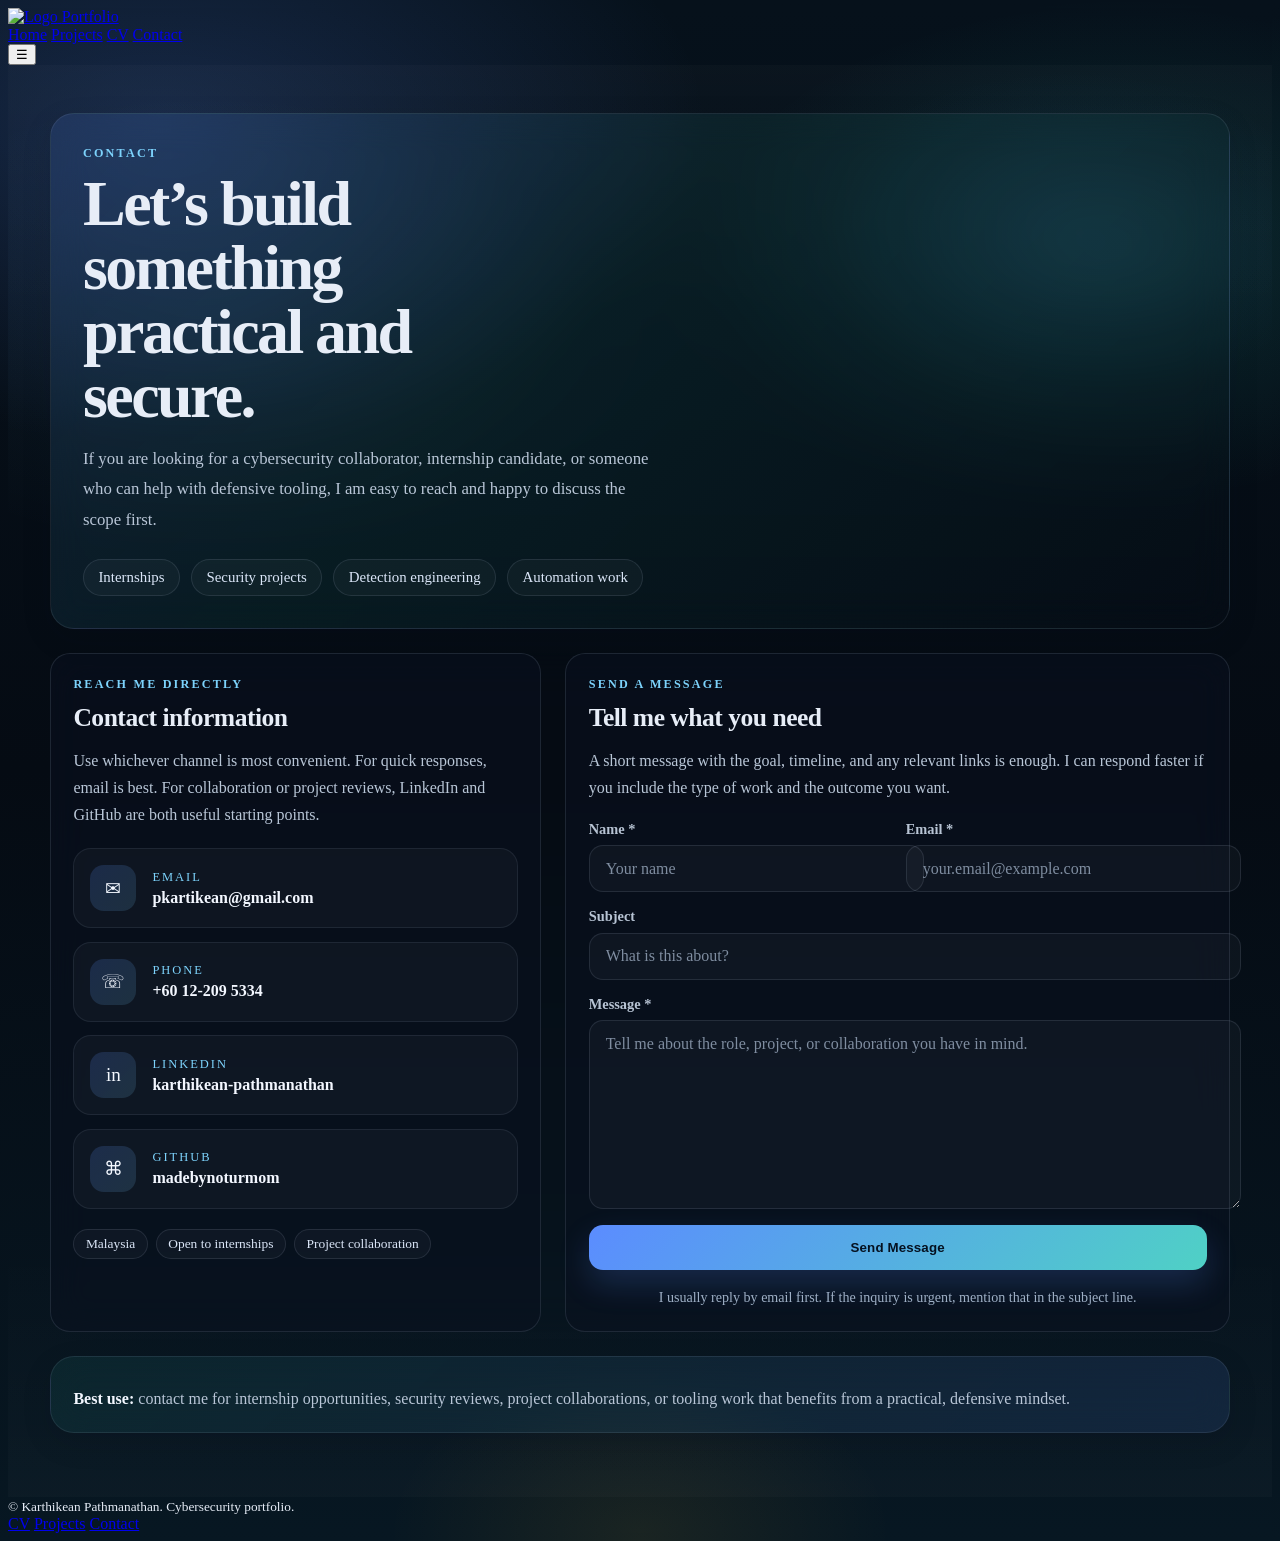
==== commit d4cbfa3c: "Sync from Obsidian (Online CV): 2026-08-14 07:15 UTC — 0+ 3~ 0-" ====
--- a/pages/contact/index.html
+++ b/pages/contact/index.html
@@ -11,9 +11,10 @@
       html,
       body {
         background:
-          radial-gradient(900px 500px at 10% 0%, rgba(45, 212, 191, 0.12), transparent 58%),
-          radial-gradient(780px 420px at 90% 10%, rgba(91, 140, 255, 0.18), transparent 55%),
-          linear-gradient(180deg, #071019 0%, #050b13 55%, #07131c 100%);
+          radial-gradient(980px 560px at 12% 8%, rgba(91, 140, 255, 0.2), transparent 56%),
+          radial-gradient(780px 460px at 88% 16%, rgba(45, 212, 191, 0.14), transparent 54%),
+          radial-gradient(560px 360px at 50% 100%, rgba(251, 191, 36, 0.08), transparent 45%),
+          linear-gradient(180deg, #06111b 0%, #050b13 50%, #071722 100%);
         color: #e7edf7;
       }
 
@@ -24,6 +25,24 @@
       .contact-page {
         padding: 3rem 0 4rem;
         min-height: calc(100vh - 10rem);
+        position: relative;
+        overflow: hidden;
+      }
+
+      .contact-page::before {
+        content: "";
+        position: absolute;
+        inset: 0;
+        pointer-events: none;
+        background:
+          radial-gradient(720px 420px at 16% 18%, rgba(125, 211, 252, 0.06), transparent 55%),
+          radial-gradient(520px 320px at 84% 12%, rgba(91, 140, 255, 0.08), transparent 52%),
+          linear-gradient(180deg, rgba(255, 255, 255, 0.02), transparent 18%, transparent 82%, rgba(255, 255, 255, 0.02));
+      }
+
+      .contact-shell {
+        position: relative;
+        z-index: 1;
       }
 
       .contact-shell {
@@ -35,17 +54,19 @@
       .contact-hero,
       .contact-grid,
       .contact-note {
-        background: rgba(12, 20, 34, 0.84);
-        border: 1px solid rgba(148, 163, 184, 0.16);
+        background: rgba(8, 14, 25, 0.18);
+        border: 1px solid rgba(148, 163, 184, 0.14);
         border-radius: 24px;
-        box-shadow: 0 18px 60px rgba(2, 6, 23, 0.34);
+        box-shadow: 0 10px 30px rgba(2, 6, 23, 0.12);
         backdrop-filter: blur(18px);
         -webkit-backdrop-filter: blur(18px);
       }
 
       .contact-hero {
-        padding: 1.9rem;
+        padding: 2rem;
         margin-bottom: 1.5rem;
+        background:
+          linear-gradient(135deg, rgba(91, 140, 255, 0.14), rgba(45, 212, 191, 0.08) 42%, rgba(8, 14, 25, 0.14) 100%);
       }
 
       .contact-hero h1 {
@@ -86,14 +107,17 @@
         display: grid;
         grid-template-columns: minmax(280px, 0.85fr) minmax(0, 1.15fr);
         gap: 1.5rem;
-        padding: 1.25rem;
+        padding: 0;
+        background: transparent;
+        border: 0;
+        box-shadow: none;
       }
 
       .contact-panel {
         padding: 1.4rem;
         border-radius: 20px;
         border: 1px solid rgba(148, 163, 184, 0.16);
-        background: linear-gradient(180deg, rgba(16, 24, 39, 0.92), rgba(10, 18, 31, 0.9));
+        background: rgba(10, 18, 31, 0.55);
       }
 
       .section-eyebrow {
@@ -281,6 +305,7 @@
       .contact-note {
         margin-top: 1.5rem;
         padding: 1.25rem 1.4rem;
+        background: linear-gradient(135deg, rgba(45, 212, 191, 0.08), rgba(91, 140, 255, 0.12));
       }
 
       .contact-note strong {
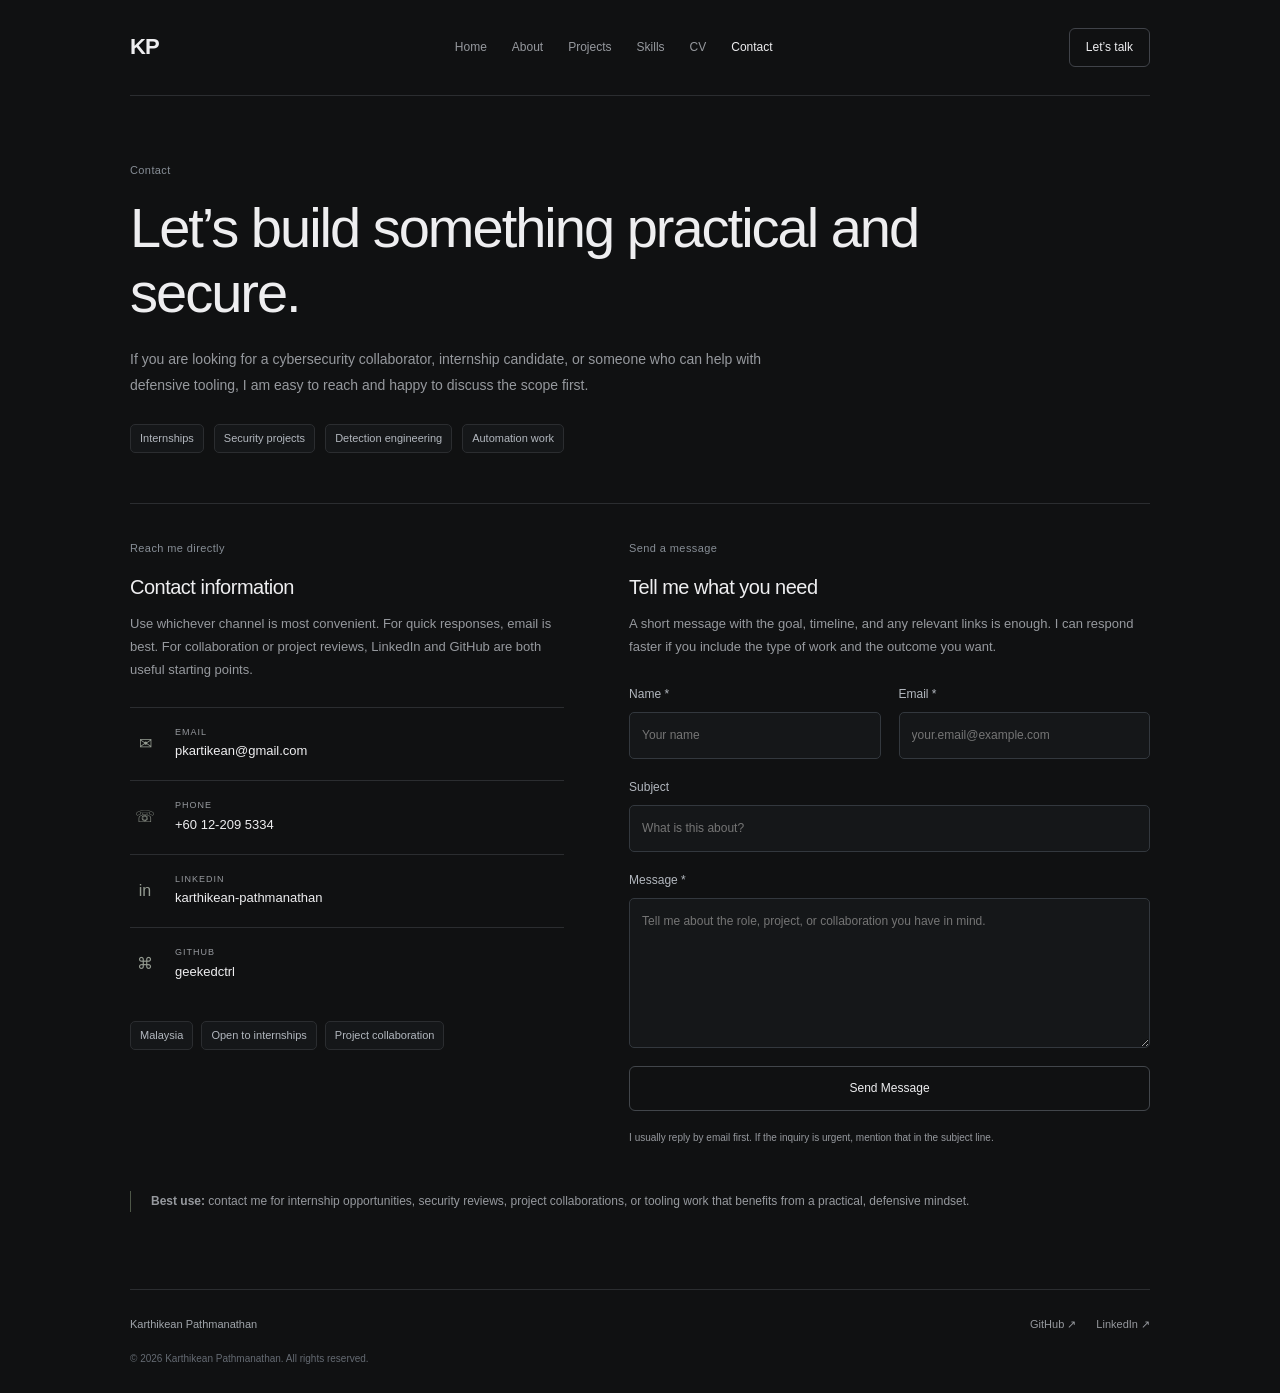
==== commit 591e9380: "Redesign portfolio and update projects and CV experience" ====
--- a/pages/contact/index.html
+++ b/pages/contact/index.html
@@ -1,538 +1,128 @@
-<!doctype html>
-<html lang="en">
-  <head>
-    <meta charset="utf-8" />
-    <meta name="viewport" content="width=device-width,initial-scale=1" />
-    <title>Contact - Karthikean Pathmanathan</title>
-    <meta name="description" content="Get in touch with Karthikean Pathmanathan for collaboration and project inquiries" />
-    <link rel="icon" type="image/png" href="/CV/assets/logo/KP_icon.png" />
-    <link rel="stylesheet" href="/CV/assets/css/dark.css" />
-    <style>
-      html,
-      body {
-        background:
-          radial-gradient(980px 560px at 12% 8%, rgba(91, 140, 255, 0.2), transparent 56%),
-          radial-gradient(780px 460px at 88% 16%, rgba(45, 212, 191, 0.14), transparent 54%),
-          radial-gradient(560px 360px at 50% 100%, rgba(251, 191, 36, 0.08), transparent 45%),
-          linear-gradient(180deg, #06111b 0%, #050b13 50%, #071722 100%);
-        color: #e7edf7;
-      }
-
-      .container {
-        color: inherit;
-      }
-
-      .contact-page {
-        padding: 3rem 0 4rem;
-        min-height: calc(100vh - 10rem);
-        position: relative;
-        overflow: hidden;
-      }
-
-      .contact-page::before {
-        content: "";
-        position: absolute;
-        inset: 0;
-        pointer-events: none;
-        background:
-          radial-gradient(720px 420px at 16% 18%, rgba(125, 211, 252, 0.06), transparent 55%),
-          radial-gradient(520px 320px at 84% 12%, rgba(91, 140, 255, 0.08), transparent 52%),
-          linear-gradient(180deg, rgba(255, 255, 255, 0.02), transparent 18%, transparent 82%, rgba(255, 255, 255, 0.02));
-      }
-
-      .contact-shell {
-        position: relative;
-        z-index: 1;
-      }
-
-      .contact-shell {
-        max-width: 1180px;
-        margin: 0 auto;
-        padding: 0 1.25rem;
-      }
-
-      .contact-hero,
-      .contact-grid,
-      .contact-note {
-        background: rgba(8, 14, 25, 0.18);
-        border: 1px solid rgba(148, 163, 184, 0.14);
-        border-radius: 24px;
-        box-shadow: 0 10px 30px rgba(2, 6, 23, 0.12);
-        backdrop-filter: blur(18px);
-        -webkit-backdrop-filter: blur(18px);
-      }
-
-      .contact-hero {
-        padding: 2rem;
-        margin-bottom: 1.5rem;
-        background:
-          linear-gradient(135deg, rgba(91, 140, 255, 0.14), rgba(45, 212, 191, 0.08) 42%, rgba(8, 14, 25, 0.14) 100%);
-      }
-
-      .contact-hero h1 {
-        margin: 0;
-        font-size: clamp(2.4rem, 5vw, 4.5rem);
-        line-height: 1;
-        letter-spacing: -0.04em;
-        max-width: 11ch;
-      }
-
-      .contact-hero .lead {
-        margin: 1rem 0 0;
-        max-width: 68ch;
-        color: #b9c6d7;
-        line-height: 1.8;
-        font-size: 1.05rem;
-      }
-
-      .contact-pills {
-        display: flex;
-        flex-wrap: wrap;
-        gap: 0.7rem;
-        list-style: none;
-        padding: 0;
-        margin: 1.5rem 0 0;
-      }
-
-      .contact-pills li {
-        padding: 0.58rem 0.9rem;
-        border-radius: 999px;
-        border: 1px solid rgba(148, 163, 184, 0.16);
-        background: rgba(255, 255, 255, 0.03);
-        color: #dbe6f8;
-        font-size: 0.93rem;
-      }
-
-      .contact-grid {
-        display: grid;
-        grid-template-columns: minmax(280px, 0.85fr) minmax(0, 1.15fr);
-        gap: 1.5rem;
-        padding: 0;
-        background: transparent;
-        border: 0;
-        box-shadow: none;
-      }
-
-      .contact-panel {
-        padding: 1.4rem;
-        border-radius: 20px;
-        border: 1px solid rgba(148, 163, 184, 0.16);
-        background: rgba(10, 18, 31, 0.55);
-      }
-
-      .section-eyebrow {
-        margin: 0 0 0.7rem;
-        color: #7dd3fc;
-        text-transform: uppercase;
-        letter-spacing: 0.18em;
-        font-size: 0.76rem;
-        font-weight: 700;
-      }
-
-      .section-title {
-        margin: 0;
-        font-size: clamp(1.35rem, 2vw, 1.8rem);
-        letter-spacing: -0.02em;
-      }
-
-      .section-copy {
-        margin: 0.85rem 0 0;
-        color: #b9c6d7;
-        line-height: 1.7;
-      }
-
-      .contact-methods {
-        display: grid;
-        gap: 0.85rem;
-        margin-top: 1.25rem;
-      }
-
-      .contact-method {
-        display: flex;
-        align-items: center;
-        gap: 1rem;
-        padding: 1rem;
-        border-radius: 18px;
-        background: rgba(255, 255, 255, 0.03);
-        border: 1px solid rgba(148, 163, 184, 0.12);
-        transition: transform 0.18s ease, border-color 0.18s ease, background 0.18s ease;
-      }
-
-      .contact-method:hover {
-        transform: translateY(-2px);
-        border-color: rgba(91, 140, 255, 0.28);
-        background: rgba(255, 255, 255, 0.05);
-      }
-
-      .contact-method-icon {
-        width: 46px;
-        height: 46px;
-        flex: 0 0 46px;
-        display: grid;
-        place-items: center;
-        border-radius: 14px;
-        background: linear-gradient(135deg, rgba(91, 140, 255, 0.18), rgba(125, 211, 252, 0.14));
-        color: #f4f8ff;
-        font-size: 1.2rem;
-      }
-
-      .contact-method-info {
-        min-width: 0;
-      }
-
-      .contact-method-label {
-        color: #7dd3fc;
-        font-size: 0.78rem;
-        text-transform: uppercase;
-        letter-spacing: 0.16em;
-        margin-bottom: 0.25rem;
-      }
-
-      .contact-method-value {
-        color: #f3f7ff;
-        font-weight: 600;
-        word-break: break-word;
-      }
-
-      .contact-method a {
-        color: inherit;
-        text-decoration: none;
-      }
-
-      .contact-method a:hover {
-        color: #7dd3fc;
-        text-decoration: underline;
-      }
-
-      .contact-badges {
-        display: flex;
-        flex-wrap: wrap;
-        gap: 0.5rem;
-        margin-top: 1.25rem;
-      }
-
-      .contact-badge {
-        display: inline-flex;
-        align-items: center;
-        padding: 0.38rem 0.72rem;
-        border-radius: 999px;
-        border: 1px solid rgba(148, 163, 184, 0.16);
-        background: rgba(255, 255, 255, 0.03);
-        color: #dbe6f8;
-        font-size: 0.84rem;
-      }
-
-      .contact-form {
-        display: grid;
-        gap: 1rem;
-        margin-top: 1.25rem;
-      }
-
-      .contact-form-row {
-        display: grid;
-        gap: 1rem;
-        grid-template-columns: repeat(2, minmax(0, 1fr));
-      }
-
-      .contact-form label {
-        display: grid;
-        gap: 0.45rem;
-      }
-
-      .contact-form label span {
-        color: #b8c4d4;
-        font-weight: 600;
-        font-size: 0.9rem;
-      }
-
-      .contact-form input,
-      .contact-form textarea {
-        width: 100%;
-        padding: 0.85rem 1rem;
-        border-radius: 14px;
-        border: 1px solid rgba(148, 163, 184, 0.16);
-        background: rgba(255, 255, 255, 0.03);
-        color: #e7edf7;
-        font: inherit;
-        transition: border-color 0.18s ease, background 0.18s ease, box-shadow 0.18s ease;
-      }
-
-      .contact-form input:focus,
-      .contact-form textarea:focus {
-        outline: none;
-        border-color: rgba(125, 211, 252, 0.6);
-        background: rgba(255, 255, 255, 0.05);
-        box-shadow: 0 0 0 4px rgba(91, 140, 255, 0.12);
-      }
-
-      .contact-form input::placeholder,
-      .contact-form textarea::placeholder {
-        color: #7f8da0;
-      }
-
-      .contact-form textarea {
-        resize: vertical;
-        min-height: 160px;
-      }
-
-      .contact-form button {
-        width: 100%;
-        padding: 0.95rem 1rem;
-        border: 0;
-        border-radius: 14px;
-        background: linear-gradient(135deg, #5b8cff, #4fd1c5);
-        color: #051120;
-        font-weight: 700;
-        letter-spacing: 0.01em;
-        cursor: pointer;
-        transition: transform 0.18s ease, box-shadow 0.18s ease;
-        box-shadow: 0 14px 32px rgba(91, 140, 255, 0.2);
-      }
-
-      .contact-form button:hover {
-        transform: translateY(-1px);
-        box-shadow: 0 18px 36px rgba(91, 140, 255, 0.25);
-      }
-
-      .form-note {
-        margin: 0;
-        color: #9fb0c6;
-        font-size: 0.88rem;
-        text-align: center;
-        line-height: 1.6;
-      }
-
-      .contact-note {
-        margin-top: 1.5rem;
-        padding: 1.25rem 1.4rem;
-        background: linear-gradient(135deg, rgba(45, 212, 191, 0.08), rgba(91, 140, 255, 0.12));
-      }
-
-      .contact-note strong {
-        color: #f3f7ff;
-      }
-
-      .contact-note p {
-        margin: 0.45rem 0 0;
-        color: #b9c6d7;
-        line-height: 1.7;
-      }
-
-      @media (max-width: 920px) {
-        .contact-grid {
-          grid-template-columns: 1fr;
-        }
-
-        .contact-hero h1 {
-          max-width: 13ch;
-        }
-      }
-
-      @media (max-width: 640px) {
-        .contact-shell {
-          padding: 0 1rem;
-        }
-
-        .contact-page {
-          padding-top: 2.5rem;
-        }
-
-        .contact-hero,
-        .contact-grid,
-        .contact-note,
-        .contact-panel {
-          padding: 1.1rem;
-        }
-
-        .contact-form-row {
-          grid-template-columns: 1fr;
-        }
-
-        .contact-method {
-          align-items: flex-start;
-        }
-
-        .contact-method-icon {
-          width: 42px;
-          height: 42px;
-          flex-basis: 42px;
-        }
-
-        .contact-pills {
-          gap: 0.5rem;
-        }
-
-        .contact-pills li {
-          width: 100%;
-        }
-      }
-
-      @media print {
-        body {
-          background: white;
-          color: black;
-        }
-
-        .site-header,
-        .site-footer,
-        .contact-form button {
-          display: none;
-        }
-
-        .contact-hero,
-        .contact-grid,
-        .contact-note,
-        .contact-panel,
-        .contact-method {
-          background: transparent;
-          border-color: #cbd5e1;
-          box-shadow: none;
-          backdrop-filter: none;
-        }
-
-        .contact-method-label,
-        .section-eyebrow,
-        .contact-method-value,
-        .section-copy,
-        .form-note,
-        .contact-note p,
-        .contact-pills li,
-        .contact-badge {
-          color: black;
-        }
-
-        a {
-          color: black;
-          text-decoration: none;
-        }
-      }
-    </style>
-  </head>
-  <body>
-    <div id="partial-header"></div>
-
-    <main class="contact-page">
-      <div class="contact-shell">
-        <section class="contact-hero">
-          <p class="section-eyebrow">Contact</p>
-          <h1>Let’s build something practical and secure.</h1>
-          <p class="lead">If you are looking for a cybersecurity collaborator, internship candidate, or someone who can help with defensive tooling, I am easy to reach and happy to discuss the scope first.</p>
-          <ul class="contact-pills" aria-label="What to reach out about">
-            <li>Internships</li>
-            <li>Security projects</li>
-            <li>Detection engineering</li>
-            <li>Automation work</li>
-          </ul>
-        </section>
-
-        <section class="contact-grid">
-          <aside class="contact-panel">
-            <p class="section-eyebrow">Reach me directly</p>
-            <h2 class="section-title">Contact information</h2>
-            <p class="section-copy">Use whichever channel is most convenient. For quick responses, email is best. For collaboration or project reviews, LinkedIn and GitHub are both useful starting points.</p>
-
-            <div class="contact-methods">
-              <div class="contact-method">
-                <div class="contact-method-icon">✉</div>
-                <div class="contact-method-info">
-                  <div class="contact-method-label">Email</div>
-                  <div class="contact-method-value"><a href="mailto:pkartikean@gmail.com">pkartikean@gmail.com</a></div>
-                </div>
-              </div>
-
-              <div class="contact-method">
-                <div class="contact-method-icon">☏</div>
-                <div class="contact-method-info">
-                  <div class="contact-method-label">Phone</div>
-                  <div class="contact-method-value"><a href="tel:+60122095334">+60 12-209 5334</a></div>
-                </div>
-              </div>
-
-              <div class="contact-method">
-                <div class="contact-method-icon">in</div>
-                <div class="contact-method-info">
-                  <div class="contact-method-label">LinkedIn</div>
-                  <div class="contact-method-value"><a href="https://www.linkedin.com/in/karthikean-pathmanathan/" target="_blank" rel="noreferrer">karthikean-pathmanathan</a></div>
-                </div>
-              </div>
-
-              <div class="contact-method">
-                <div class="contact-method-icon">⌘</div>
-                <div class="contact-method-info">
-                  <div class="contact-method-label">GitHub</div>
-                  <div class="contact-method-value"><a href="https://github.com/madebynoturmom" target="_blank" rel="noreferrer">madebynoturmom</a></div>
-                </div>
-              </div>
-            </div>
-
-            <div class="contact-badges">
-              <span class="contact-badge">Malaysia</span>
-              <span class="contact-badge">Open to internships</span>
-              <span class="contact-badge">Project collaboration</span>
-            </div>
-          </aside>
-
-          <section class="contact-panel">
-            <p class="section-eyebrow">Send a message</p>
-            <h2 class="section-title">Tell me what you need</h2>
-            <p class="section-copy">A short message with the goal, timeline, and any relevant links is enough. I can respond faster if you include the type of work and the outcome you want.</p>
-
-            <form action="https://formsubmit.co/pkartikean@gmail.com" method="POST" class="contact-form">
-              <input type="hidden" name="_subject" value="New Contact Form Submission from Portfolio" />
-              <input type="hidden" name="_captcha" value="false" />
-              <input type="hidden" name="_template" value="table" />
-              <input type="text" name="_honey" style="display:none" />
-
-              <div class="contact-form-row">
-                <label>
-                  <span>Name *</span>
-                  <input type="text" name="name" required placeholder="Your name" />
-                </label>
-
-                <label>
-                  <span>Email *</span>
-                  <input type="email" name="email" required placeholder="your.email@example.com" />
-                </label>
-              </div>
-
-              <label>
-                <span>Subject</span>
-                <input type="text" name="subject" placeholder="What is this about?" />
-              </label>
-
-              <label>
-                <span>Message *</span>
-                <textarea name="message" required placeholder="Tell me about the role, project, or collaboration you have in mind."></textarea>
-              </label>
-
-              <button class="cta" type="submit">Send Message</button>
-              <p class="form-note">I usually reply by email first. If the inquiry is urgent, mention that in the subject line.</p>
-            </form>
-          </section>
-        </section>
-
-        <section class="contact-note">
-          <p><strong>Best use:</strong> contact me for internship opportunities, security reviews, project collaborations, or tooling work that benefits from a practical, defensive mindset.</p>
-        </section>
-      </div>
-    </main>
-
-    <div id="partial-footer"></div>
-
-    <script>
-      async function loadPartial(id, url) {
-        try {
-          const res = await fetch(url);
-          if (!res.ok) throw new Error('Failed to load ' + url);
-          const html = await res.text();
-          document.getElementById(id).innerHTML = html;
-        } catch (err) {
-          console.error(err);
-        }
-      }
-
-      loadPartial('partial-header', '../../partial/header.html');
-      loadPartial('partial-footer', '../../partial/footer.html');
-    </script>
-  </body>
-</html>+<!doctype html>
+<html lang="en">
+  <head>
+    <meta charset="utf-8" />
+    <meta name="viewport" content="width=device-width,initial-scale=1" />
+    <title>Contact - Karthikean Pathmanathan</title>
+    <meta name="description" content="Get in touch with Karthikean Pathmanathan for collaboration and project inquiries" />
+    <link rel="icon" type="image/png" href="../../assets/logo/KP_icon.png" />
+    <link rel="stylesheet" href="../../assets/css/portfolio.css" />
+    <link rel="stylesheet" href="../../assets/css/home.css" />
+
+  </head>
+  <body class="minimal-home minimal-detail">
+    <a class="skip-link" href="#main">Skip to content</a>
+    <div id="partial-header"></div>
+
+    <main id="main" class="contact-page">
+      <div class="contact-shell">
+        <section class="contact-hero">
+          <p class="section-eyebrow">Contact</p>
+          <h1>Let’s build something practical and secure.</h1>
+          <p class="lead">If you are looking for a cybersecurity collaborator, internship candidate, or someone who can help with defensive tooling, I am easy to reach and happy to discuss the scope first.</p>
+          <ul class="contact-pills" aria-label="What to reach out about">
+            <li>Internships</li>
+            <li>Security projects</li>
+            <li>Detection engineering</li>
+            <li>Automation work</li>
+          </ul>
+        </section>
+
+        <section class="contact-grid">
+          <aside class="contact-panel">
+            <p class="section-eyebrow">Reach me directly</p>
+            <h2 class="section-title">Contact information</h2>
+            <p class="section-copy">Use whichever channel is most convenient. For quick responses, email is best. For collaboration or project reviews, LinkedIn and GitHub are both useful starting points.</p>
+
+            <div class="contact-methods">
+              <div class="contact-method">
+                <div class="contact-method-icon">✉</div>
+                <div class="contact-method-info">
+                  <div class="contact-method-label">Email</div>
+                  <div class="contact-method-value"><a href="mailto:pkartikean@gmail.com">pkartikean@gmail.com</a></div>
+                </div>
+              </div>
+
+              <div class="contact-method">
+                <div class="contact-method-icon">☏</div>
+                <div class="contact-method-info">
+                  <div class="contact-method-label">Phone</div>
+                  <div class="contact-method-value"><a href="tel:+60122095334">+60 12-209 5334</a></div>
+                </div>
+              </div>
+
+              <div class="contact-method">
+                <div class="contact-method-icon">in</div>
+                <div class="contact-method-info">
+                  <div class="contact-method-label">LinkedIn</div>
+                  <div class="contact-method-value"><a href="https://www.linkedin.com/in/karthikean-pathmanathan/" target="_blank" rel="noreferrer">karthikean-pathmanathan</a></div>
+                </div>
+              </div>
+
+              <div class="contact-method">
+                <div class="contact-method-icon">⌘</div>
+                <div class="contact-method-info">
+                  <div class="contact-method-label">GitHub</div>
+                  <div class="contact-method-value"><a href="https://github.com/geekedctrl" target="_blank" rel="noreferrer">geekedctrl</a></div>
+                </div>
+              </div>
+            </div>
+
+            <div class="contact-badges">
+              <span class="contact-badge">Malaysia</span>
+              <span class="contact-badge">Open to internships</span>
+              <span class="contact-badge">Project collaboration</span>
+            </div>
+          </aside>
+
+          <section class="contact-panel">
+            <p class="section-eyebrow">Send a message</p>
+            <h2 class="section-title">Tell me what you need</h2>
+            <p class="section-copy">A short message with the goal, timeline, and any relevant links is enough. I can respond faster if you include the type of work and the outcome you want.</p>
+
+            <form action="https://formsubmit.co/pkartikean@gmail.com" method="POST" class="contact-form">
+              <input type="hidden" name="_subject" value="New Contact Form Submission from Portfolio" />
+              <input type="hidden" name="_captcha" value="false" />
+              <input type="hidden" name="_template" value="table" />
+              <input type="text" name="_honey" style="display:none" />
+
+              <div class="contact-form-row">
+                <label>
+                  <span>Name *</span>
+                  <input type="text" name="name" required placeholder="Your name" />
+                </label>
+
+                <label>
+                  <span>Email *</span>
+                  <input type="email" name="email" required placeholder="your.email@example.com" />
+                </label>
+              </div>
+
+              <label>
+                <span>Subject</span>
+                <input type="text" name="subject" placeholder="What is this about?" />
+              </label>
+
+              <label>
+                <span>Message *</span>
+                <textarea name="message" required placeholder="Tell me about the role, project, or collaboration you have in mind."></textarea>
+              </label>
+
+              <button class="cta" type="submit">Send Message</button>
+              <p class="form-note">I usually reply by email first. If the inquiry is urgent, mention that in the subject line.</p>
+            </form>
+          </section>
+        </section>
+
+        <section class="contact-note">
+          <p><strong>Best use:</strong> contact me for internship opportunities, security reviews, project collaborations, or tooling work that benefits from a practical, defensive mindset.</p>
+        </section>
+      </div>
+    </main>
+
+    <div id="partial-footer"></div>
+
+
+  <script src="../../assets/main.js" defer></script>
+  </body>
+</html>
--- a/assets/css/portfolio.css
+++ b/assets/css/portfolio.css
@@ -0,0 +1,189 @@
+/* Shared portfolio layout with a dark, cosmic visual theme. */
+:root { --paper: #030014; --ink: #f3f0fa; --muted: #aaa6bd; --line: #211b35; --accent: #ee77d9; --panel: #09051c; --font: -apple-system, BlinkMacSystemFont, "Segoe UI", Arial, sans-serif; }
+* { box-sizing: border-box; }
+html { scroll-behavior: smooth; scroll-padding-top: 32px; }
+body { margin: 0; background: var(--paper); color: var(--ink); font-family: var(--font); font-size: 14px; line-height: 1.75; -webkit-font-smoothing: antialiased; }
+a { color: inherit; text-decoration: none; }
+a:hover { color: #e77adb; }
+button, input, textarea { font: inherit; }
+a:focus-visible, button:focus-visible, input:focus-visible, textarea:focus-visible { outline: 2px solid #555; outline-offset: 5px; }
+[hidden] { display: none !important; }
+.container, .cv-shell, .contact-shell { width: min(900px, calc(100% - 48px)); margin-inline: auto; padding: 0; }
+.skip-link { position: fixed; top: -100px; left: 20px; z-index: 100; background: #171026; color: white; padding: 10px; }
+.skip-link:focus { top: 10px; }
+.site-header { position: relative; z-index: 20; }
+.header-inner { min-height: 100px; display: flex; align-items: center; justify-content: space-between; gap: 20px; border-bottom: 1px solid var(--line); }
+.logo { font-size: 14px; font-weight: 600; white-space: nowrap; }
+.nav { display: flex; gap: 26px; font-size: 12px; color: var(--muted); }
+.nav a[aria-current] { color: var(--ink); text-decoration: underline; text-underline-offset: 6px; }
+.nav-toggle { display: none; }
+h1, h2, h3, h4 { line-height: 1.25; font-weight: 500; }
+h1 { font-size: clamp(38px, 5vw, 56px); letter-spacing: -2px; margin: 15px 0 24px; }
+h2 { font-size: 20px; letter-spacing: -.4px; margin: 0; }
+h3 { font-size: 16px; margin: 0 0 8px; }
+.eyebrow, .section-eyebrow { color: var(--muted); font-size: 11px; letter-spacing: .5px; margin: 0 0 16px; }
+.intro-section { padding: 82px 0 64px; }
+.lead { max-width: 510px; font-size: 16px; line-height: 1.8; color: var(--muted); }
+.intro-links { display: flex; gap: 28px; margin-top: 27px; }
+.text-link { display: inline-block; font-size: 12px; border-bottom: 1px solid #bbb; padding-bottom: 2px; }
+.location { color: var(--muted); font-size: 11px; margin-top: 30px; }
+.location span { margin: 0 9px; }
+.home-section { border-top: 1px solid var(--line); padding: 36px 0 48px; }
+.section-heading { display: flex; align-items: center; justify-content: space-between; gap: 20px; margin-bottom: 12px; }
+.project-row { display: flex; align-items: center; justify-content: space-between; gap: 25px; padding: 25px 0; border-bottom: 1px solid var(--line); }
+.project-row:last-child { border-bottom: 0; padding-bottom: 0; }
+.project-row p { color: var(--muted); font-size: 13px; margin: 0 0 7px; }
+.project-row small { font-size: 11px; color: var(--muted); }
+.project-row > span { color: var(--muted); font-size: 18px; }
+.project-row:hover h3 { text-decoration: underline; text-underline-offset: 4px; }
+.about { display: grid; grid-template-columns: 1fr 2fr; gap: 35px; }
+.about p { color: var(--muted); margin: 0 0 16px; }
+.contact { padding-bottom: 70px; }
+.contact p { color: var(--muted); font-size: 13px; }
+.site-footer { padding: 0 0 30px; }
+.footer-inner { display: flex; justify-content: space-between; gap: 20px; border-top: 1px solid var(--line); padding-top: 25px; color: var(--muted); font-size: 10px; }
+.footer-links { display: flex; gap: 18px; }
+.cta, .btn, .cv-actions a { display: inline-flex; align-items: center; padding: 10px 16px; border: 1px solid var(--line); background: #171026; color: #fff; font-size: 12px; cursor: pointer; }
+.cta:hover { background: #444; }
+.chip-list, .tech-stack, .skill-tags, .cv-chip-list, .lab-tech, .contact-badges { display: flex; flex-wrap: wrap; gap: 8px; }
+.tech-tag, .skill-tag, .cv-chip, .tech-badge, .contact-badge { font-size: 11px; color: var(--muted); background: #100b25; padding: 3px 8px; }
+
+/* Detailed pages */
+
+.cv-page,.contact-page{padding:55px 0 75px}.page-header{padding:60px 0 35px}.page-header h1,.cv-hero h1,.contact-hero h1{font-size:clamp(32px,4vw,46px);letter-spacing:-1.5px;max-width:850px}.page-header p,.cv-summary,.cv-role,.section-copy,.contact-hero .lead{color:var(--muted);max-width:680px}.cv-hero{display:grid;grid-template-columns:1.2fr 1fr;gap:60px;margin-bottom:65px}.cv-actions{display:flex;gap:12px;flex-wrap:wrap;margin-top:25px}.cv-actions a:not(.primary){background:transparent;color:var(--ink);border-color:var(--line)}.cv-profile-card{border-left:1px solid var(--line);padding-left:35px}.cv-profile-card h2{font-size:22px;letter-spacing:-.6px}.cv-info-table{width:100%;border-collapse:collapse;margin-top:20px;font-size:12px}.cv-info-table th,.cv-info-table td{text-align:left;vertical-align:top;border-bottom:1px solid var(--line);padding:12px 0;overflow-wrap:anywhere}.cv-info-table th{width:30%;font-weight:500;color:var(--muted);padding-right:15px}.cv-section{border-top:1px solid var(--line);padding-top:30px;margin-top:40px}.section-head{margin-bottom:25px}.section-head .eyebrow{margin-bottom:10px}.cv-highlights,.skill-grid,.cert-grid{display:grid;grid-template-columns:repeat(2,1fr);gap:20px}.cv-highlight,.skill-group,.cert-item{padding:25px;background:transparent}.cv-highlight h3,.skill-group h4,.cert-item h4{font-size:17px;margin:0 0 12px}.cv-highlight p,.cert-details{color:var(--muted);font-size:13px;margin:0}.cv-entry{padding:25px 0;border-bottom:1px solid var(--line)}.cv-entry-header{display:flex;justify-content:space-between;gap:20px}.cv-entry h3{font-size:20px;margin:0 0 10px}.cv-entry-company,.cv-entry-location,.cv-entry-meta{color:var(--muted);font-size:12px;margin:4px 0}.cv-list{color:var(--muted);font-size:13px;padding-left:18px}.cv-list li{margin:8px 0}.filter-tabs{width:min(900px,calc(100% - 48px));margin:0 auto 30px;display:flex;gap:8px;flex-wrap:wrap}.filter-tab{cursor:pointer;border:1px solid var(--line);background:transparent;padding:9px 16px;font-size:12px;color:var(--muted)}.filter-tab.active{background:var(--ink);color:var(--paper);border-color:var(--ink)}.project-section{padding-bottom:60px}.project-section .container{display:grid;grid-template-columns:1fr;gap:25px;align-items:start}.project-card{border:0;border-top:1px solid var(--line);padding:30px 0;background:transparent;scroll-margin-top:25px}.project-card h3{font-size:24px;letter-spacing:-.7px;margin:0 0 20px}.project-badge{display:inline-block;font:9px var(--font);padding:5px 8px;background:#100b25;vertical-align:middle;margin:8px 0}.project-meta{display:flex;gap:20px;font-size:10px;color:var(--muted);margin-bottom:15px}.project-description,.project-highlights,.lab-description{font-size:13px;color:var(--muted)}.project-highlights h4{color:var(--ink)}.project-highlights ul{padding-left:18px}.project-highlights li{margin:8px 0}.project-links,.lab-links{border-top:1px solid var(--line);padding-top:15px;display:flex;gap:22px;font-size:11px}.project-links img{width:14px;height:14px;vertical-align:middle;margin-right:4px}.unavailable-link{color:var(--muted);font-size:10px}.skills-section{padding:25px 0 50px}.skills-grid{display:grid;grid-template-columns:repeat(2,1fr);gap:25px}.skill-category,.lab-card,.cert-card{background:transparent;padding:25px 0;border:0;border-top:1px solid var(--line);margin-bottom:20px}.skill-category h3,.lab-card h3{font-size:19px;margin:0 0 20px}.skill-list{list-style:none;padding:0;margin:0}.skill-item{display:flex;align-items:center;justify-content:space-between;border-top:1px solid var(--line);padding:10px 0;font-size:12px}.skill-level{width:35%}.skill-level-bar{height:3px;background:#211b35}.skill-level-fill{height:100%;background:#444}.section-title{margin:15px 0 25px;font-size:30px}.lab-meta,.cert-issuer{font-size:11px;color:var(--muted)}.lab-tech{margin:15px 0}.cert-card h4{margin:0 0 10px}.contact-hero{padding-bottom:40px;border-bottom:1px solid var(--line);margin-bottom:40px}.section-eyebrow{font-size:10px;text-transform:uppercase;letter-spacing:1.7px;color:var(--muted)}.contact-pills{list-style:none;display:flex;gap:10px;flex-wrap:wrap;padding:0;margin-top:25px}.contact-pills li{border:1px solid var(--line);padding:5px 12px;font-size:11px}.contact-grid{display:grid;grid-template-columns:1fr 1.2fr;gap:70px}.contact-panel .section-title{font-size:28px}.section-copy{font-size:13px}.contact-methods{margin-top:25px}.contact-method{display:flex;gap:15px;padding:17px 0;border-top:1px solid var(--line)}.contact-method-icon{display:grid;place-items:center;background:transparent;width:38px;height:38px;flex-shrink:0}.contact-method-label{font-size:9px;letter-spacing:1px;text-transform:uppercase;color:var(--muted)}.contact-method-value{font-size:13px;overflow-wrap:anywhere}.contact-badges{margin-top:20px}.contact-form{display:grid;gap:18px;margin-top:25px}.contact-form-row{display:grid;grid-template-columns:1fr 1fr;gap:18px}.contact-form label{display:grid;gap:7px;font-size:11px}.contact-form input,.contact-form textarea{width:100%;border:1px solid var(--line);padding:12px;background:var(--panel);color:var(--ink);border-radius:0}.contact-form textarea{min-height:150px;resize:vertical}.contact-form button{justify-content:center}.form-note{font-size:10px;color:var(--muted);margin:0}.contact-note{padding:20px;border-left:2px solid #6c7c4e;background:transparent;margin-top:45px;font-size:12px;color:var(--muted)}
+
+.stats-grid { display: grid; grid-template-columns: repeat(4, 1fr); gap: 20px; margin-bottom: 30px; }
+.stat-card { padding: 16px 0; border-top: 1px solid var(--line); }
+.stat-number { font-size: 26px; }
+.stat-label { color: var(--muted); font-size: 11px; }
+.labs-section { padding-bottom: 50px; }
+.cv-highlight, .skill-group, .cert-item { padding: 20px 0; border-top: 1px solid var(--line); }
+.skill-level-fill { background: #c17bea; }
+.contact-pills li { border: 0; background: #100b25; }
+.contact-note { border-left: 1px solid var(--line); background: transparent; padding: 0 0 0 20px; }
+@media (max-width: 720px) {
+ .header-inner { min-height: 78px; }
+ .nav-toggle { display: block; border: 1px solid var(--line); background: var(--panel); padding: 6px 12px; cursor: pointer; font-size: 12px; }
+ .nav { display: none; position: absolute; top: 78px; left: 0; right: 0; flex-direction: column; gap: 0; padding: 12px 24px; background: var(--panel); border-bottom: 1px solid var(--line); }
+ .nav.active { display: flex; }
+ .nav a { padding: 10px 0; }
+ .intro-section { padding: 50px 0 40px; }
+ h1 { letter-spacing: -1.5px; }
+ .lead { font-size: 15px; }
+ .about { grid-template-columns: 1fr; gap: 20px; }
+ .home-section { padding-top: 28px; padding-bottom: 36px; }
+ .footer-inner { flex-direction: column; gap: 12px; }
+ .cv-hero, .contact-grid, .skills-grid, .cv-highlights, .skill-grid, .cert-grid { grid-template-columns: 1fr; }
+ .cv-profile-card { border-left: 0; padding: 25px 0 0; border-top: 1px solid var(--line); }
+ .cv-entry-header { flex-direction: column; gap: 6px; }
+ .cv-page, .contact-page { padding-top: 35px; }
+ .page-header { padding-top: 40px; }
+ .page-header h1, .cv-hero h1, .contact-hero h1 { font-size: 34px; letter-spacing: -1px; }
+ .contact-grid { gap: 35px; }
+ .contact-form-row { grid-template-columns: 1fr; }
+ .project-meta { flex-wrap: wrap; gap: 10px; }
+ .filter-tabs { width: calc(100% - 48px); }
+ .stats-grid { grid-template-columns: repeat(2, 1fr); }
+}
+@media (prefers-reduced-motion: reduce) { html { scroll-behavior: auto; } }
+@media print {
+ .site-header, .site-footer, .skip-link, .cv-actions { display: none; }
+ .cv-shell { width: 100%; }
+ .cv-page { padding: 0; }
+ .cv-hero { gap: 25px; margin-bottom: 20px; }
+ .cv-section { margin-top: 20px; padding-top: 15px; }
+ .cv-entry, .cv-highlight, .skill-group, .cert-item { break-inside: avoid; }
+ body { font-size: 11px; color: black; }
+ h2 { font-size: 20px; }
+}
+/* Reference-inspired cosmic theme. */
+html{scroll-padding-top:95px}
+body{background:#030014;color:var(--ink)}
+.container,.cv-shell,.contact-shell{width:min(1152px,calc(100% - 64px))}
+.gradient-text{background:linear-gradient(100deg,#ef70d0 0%,#a48ee8 50%,#50c7ea 100%);background-clip:text;-webkit-background-clip:text;color:transparent}
+.site-header{position:absolute;top:0;left:0;right:0;background:transparent}
+.header-inner{min-height:86px;border:0;gap:30px}
+.logo{font-size:25px;font-weight:750;letter-spacing:-1px}
+.nav{gap:26px;font-size:13px}
+.nav a[aria-current]{color:#f5ecfa;text-decoration:none}
+.nav a:hover{color:#ee77d9}
+.hire-link{padding:9px 22px;border-radius:30px;background:linear-gradient(100deg,#f366d4,#50c8ec);color:#fff;font-size:12px;white-space:nowrap}
+.hire-link:hover{color:white;filter:brightness(1.1)}
+.space-hero{position:relative;min-height:850px;height:100svh;max-height:1050px;display:grid;align-items:center;overflow:hidden;background:radial-gradient(ellipse at 50% 47%,#140b2940,transparent 55%),#050217}
+#starfield{position:absolute;inset:0;width:100%;height:100%;pointer-events:none}
+.hero-content{position:relative;text-align:center;padding-top:65px}
+.hero-kicker{font-size:11px;letter-spacing:3px;color:#b6adc6;margin:0 0 13px}
+.hero-content h1{font-size:clamp(56px,7.3vw,104px);font-weight:750;letter-spacing:-4px;margin:0 0 15px;line-height:1.15;filter:drop-shadow(0 0 22px #ba73e14a)}
+.hero-content h2{font-size:clamp(20px,2.6vw,34px);font-weight:600;letter-spacing:-.6px}
+.hero-rule{height:2px;width:260px;max-width:75%;margin:20px auto;background:linear-gradient(90deg,#df63d2,#50c8ec)}
+.hero-content>p:not(.hero-kicker){font-size:18px;line-height:1.6;color:#c8c4d5;margin:0 auto 24px;max-width:630px}
+.social-icons{display:flex;justify-content:center;gap:17px}
+.social-icons a{display:grid;place-items:center;width:45px;height:45px;border-radius:50%;border:1px solid #292037;color:#c5bfd3;transition:border-color .2s,color .2s,transform .2s}
+.social-icons svg{width:21px;height:21px}
+.social-icons a:hover{color:#ec76d4;border-color:#9c57ac;transform:translateY(-3px)}
+.discover{display:inline-block;margin-top:22px;font-size:30px;line-height:1;color:#e676d8}
+.space-section{padding:85px 0}
+.space-section h2{font-size:36px;font-weight:700;letter-spacing:-.8px;margin:0 0 22px}
+.center-heading{text-align:center;margin-bottom:40px}
+.center-heading h2{margin-bottom:12px}
+.center-heading p{color:var(--muted);font-size:14px;margin:0}
+.about-grid{display:grid;grid-template-columns:1fr 1fr;gap:48px;align-items:center}
+.about-image{width:100%;height:350px;object-fit:cover;border-radius:12px;filter:brightness(.8)}
+.about-grid p{color:var(--muted);font-size:14px;line-height:1.8}
+.about-facts{display:grid;grid-template-columns:1fr 1fr;gap:15px;margin:24px 0}
+.about-facts a{border:1px solid #392040;border-radius:8px;padding:20px}
+.about-facts a:last-child{border-color:#16334b}
+.about-facts strong,.about-facts small{display:block;font-size:12px;margin-top:8px}
+.about-facts small{font-size:11px;color:var(--muted);font-weight:400;margin-top:4px}
+.fact-icon{color:#ee77d9;font-size:23px;line-height:1}.cyan{color:#50c8ec}
+.text-link{color:#c48fea;border:0;font-size:13px}.text-link:hover{color:#55c8ed}
+.featured-grid{display:grid;grid-template-columns:repeat(3,minmax(0,1fr));gap:30px}
+.featured-card{border:1px solid var(--line);border-radius:10px;overflow:hidden;background:#060218;transition:transform .2s,border-color .2s}
+.featured-card:hover{transform:translateY(-5px);border-color:#624176}
+.featured-card img{width:100%;height:200px;object-fit:cover;display:block;filter:brightness(.85)}
+.featured-body{padding:23px}
+.featured-body h3{font-size:17px;font-weight:600;margin:0 0 12px}
+.featured-body p{font-size:13px;color:var(--muted);line-height:1.6;min-height:64px;margin:0 0 15px}
+.tech-tag,.skill-tag,.cv-chip,.tech-badge,.contact-badge{font-size:10px;border:1px solid var(--line);border-radius:20px;background:transparent;padding:3px 9px;color:#b9b4cd}
+.project-detail{display:inline-block;margin-top:19px;font-size:12px;color:#55c6e9}
+.section-action{text-align:center;margin-top:30px}
+.technology-grid{display:grid;grid-template-columns:repeat(4,1fr);gap:23px}
+.technology-grid>div{border:1px solid #19122c;border-radius:8px;text-align:center;padding:28px 12px;background:#050117;transition:border-color .2s}
+.technology-grid>div:hover{border-color:#604177}
+.technology-grid h3{font-size:13px;font-weight:600;margin:17px 0 0}
+.technology-symbol{display:inline-grid;place-items:center;width:60px;height:60px;border-radius:50%;background:#14102c;font:bold 22px ui-monospace,monospace;color:#bd87ed}
+.python{color:#ffd65b}.linux{color:#e6e0fa}.postgres{color:#71b6e9;font-size:18px}.fastapi{color:#57d9ba;font-size:34px}.html{color:#f2845b}.js{color:#f5d663}.docker{color:#4bcbf0;font-size:35px}.git{color:#f58871;font-size:38px}
+.home-form{max-width:760px;margin:0 auto;border:1px solid var(--line);padding:32px;border-radius:12px;gap:22px}
+.contact-form label{font-size:12px;color:#d1cadd}
+.contact-form input,.contact-form textarea{border:1px solid var(--line);background:#050217;border-radius:6px;padding:13px 14px;color:#f4eefb}
+.contact-form input:focus,.contact-form textarea:focus{border-color:#b372db;outline:1px solid #b372db;outline-offset:0}
+.cta,.cv-actions .cta{border:0;background:linear-gradient(100deg,#ed61d2,#49c6eb);border-radius:6px;color:#fff;padding:12px 20px}
+.cta:hover{background:linear-gradient(100deg,#e27ed9,#70d4ef)}
+.site-footer{border-top:1px solid var(--line);padding:55px 0 30px;margin-top:25px}
+.footer-grid{display:grid;grid-template-columns:1.2fr .8fr 1fr;gap:60px;font-size:12px;color:var(--muted)}
+.footer-name{font-weight:700;font-size:18px}
+.footer-grid p{font-size:12px;line-height:1.8;max-width:310px}
+.footer-grid h3{font-size:14px;color:#e7e0f3;font-weight:600;margin-bottom:18px}
+.footer-quick{display:grid;gap:8px}
+.footer-links{display:flex;gap:16px;margin-top:18px;font-size:11px}
+.footer-bottom{text-align:center;font-size:11px;color:var(--muted);border-top:1px solid var(--line);padding-top:24px;margin-top:35px}
+/* Detailed pages share the same surfaces and typography. */
+.cv-page,.contact-page{padding-top:145px}.page-header{padding-top:145px}
+.page-header h1,.cv-hero h1,.contact-hero h1{background:linear-gradient(100deg,#ef70d0,#8f9ee8,#50c7ea);background-clip:text;-webkit-background-clip:text;color:transparent;font-weight:700}
+.cv-section h2,.section-title{color:#be8ee6}
+.project-card,.skill-category,.lab-card,.cert-card,.cv-highlight,.skill-group,.cert-item{background:#07031a;border:1px solid var(--line);border-radius:10px;padding:25px}
+.project-section .container{grid-template-columns:repeat(2,minmax(0,1fr));gap:25px}
+.cv-highlights,.skill-grid,.cert-grid{gap:20px}
+.filter-tabs{width:min(1152px,calc(100% - 64px))}
+.filter-tab{border-radius:20px;background:#08031b}.filter-tab.active{background:#3c2354;border-color:#8f5aa9;color:#f0e4fb}
+.project-badge{background:#20112f;color:#e3a1eb;border-radius:20px}
+.skill-level-fill{background:linear-gradient(90deg,#df72d7,#59c9ee)}
+.skill-level-bar{background:#211b35}
+.cv-actions a:not(.primary){color:var(--ink);border-color:var(--line);background:#100921;border-radius:6px}
+.contact-note{border-color:#8f5aa9}.contact-pills li{background:#110a24;border:1px solid var(--line);border-radius:20px}
+@media(max-width:850px){.header-inner{gap:20px}.nav{gap:16px}.featured-grid{gap:18px}.featured-body{padding:18px}.about-grid{gap:30px}.footer-grid{gap:30px}}
+@media(max-width:720px){.container,.cv-shell,.contact-shell,.filter-tabs{width:calc(100% - 40px)}.header-inner{min-height:78px}.hire-link{margin-left:auto;padding:7px 15px}.nav-toggle{color:#d9cde8;background:#100923;border-color:var(--line);border-radius:6px}.nav{top:78px;padding:16px 24px;background:#08031ceF;backdrop-filter:blur(16px)}.space-hero{min-height:660px;max-height:850px}.hero-content{padding-top:65px}.hero-content h1{font-size:clamp(42px,10vw,70px);letter-spacing:-2px}.hero-content h2{font-size:20px;max-width:310px;margin:0 auto}.hero-content>p:not(.hero-kicker){font-size:15px;max-width:320px}.space-section{padding:55px 0}.space-section h2{font-size:29px}.about-grid,.featured-grid,.project-section .container{grid-template-columns:1fr}.about-image{height:250px}.featured-card img{height:220px}.featured-body p{min-height:0}.technology-grid{grid-template-columns:repeat(2,1fr);gap:15px}.technology-grid>div{padding:22px 10px}.home-form{padding:23px}.footer-grid{grid-template-columns:1fr;gap:25px}.footer-grid p{max-width:100%}.footer-bottom{text-align:left}.cv-page,.contact-page,.page-header{padding-top:115px}.about-facts a{padding:15px}.about-facts{gap:12px}}
+@media(prefers-reduced-motion:reduce){.featured-card,.social-icons a{transition:none}.featured-card:hover,.social-icons a:hover{transform:none}}
+@media print{body{background:white!important;color:black!important}.cv-page{padding:0}.cv-shell{width:100%}.cv-hero h1{background:none;color:black}.cv-section h2,.cv-summary,.cv-role,.cv-list,.cv-entry-meta,.cv-entry-company,.cv-entry-location,.cv-info-table th,.cv-info-table td,.cert-details,.cv-highlight p,.skill-tag{color:black}.cv-highlight,.skill-group,.cert-item{background:white;border-color:#ccc}.cv-hero{grid-template-columns:1.2fr 1fr}.site-header,.site-footer,.cv-actions{display:none}}
+.project-card h3,.project-card a{overflow-wrap:anywhere}.project-links{flex-wrap:wrap}.featured-body p{min-height:104px}
+@media(max-width:720px){.featured-body p{min-height:0}}
--- a/assets/css/home.css
+++ b/assets/css/home.css
@@ -0,0 +1,104 @@
+/* Homepage only: quiet dark surfaces, clear type, and focused content. */
+.minimal-home{--paper:#101112;--ink:#eeeef0;--muted:#96999e;--line:#2b2d30;--accent:#c9d5c5;background:var(--paper);color:var(--ink);font-size:15px}
+.minimal-home .container{width:min(1020px,calc(100% - 64px))}
+.minimal-home .site-header{position:relative;background:transparent}
+.minimal-home .header-inner{min-height:96px;border-bottom:1px solid var(--line)}
+.minimal-home .logo{background:none;color:var(--ink);font-size:22px;letter-spacing:-1px}
+.minimal-home .nav{font-size:12px;gap:25px}
+.minimal-home .nav a:hover,.minimal-home a:hover{color:#c9d5c5}
+.minimal-home .nav a[aria-current]{color:var(--ink)}
+.minimal-home .hire-link{background:transparent;color:var(--ink);border:1px solid #404349;border-radius:6px;padding:8px 16px}
+.minimal-home a:focus-visible,.minimal-home button:focus-visible{outline:2px solid #c9d5c5;outline-offset:5px}
+.minimal-intro{padding:90px 0 70px}
+.intro-label{font-size:11px;letter-spacing:.4px;color:var(--muted);margin:0 0 27px;display:flex;align-items:center;gap:9px}
+.intro-label>span{height:6px;width:6px;border-radius:50%;background:#9cae93}
+.minimal-intro h1{font-size:clamp(44px,7vw,84px);line-height:1.08;font-weight:500;letter-spacing:-4px;margin:0 0 35px}
+.minimal-intro h1>span{color:#969b91}
+.intro-bottom{display:flex;justify-content:space-between;align-items:end;gap:45px}
+.intro-bottom>p{max-width:475px;color:var(--muted);font-size:15px;margin:0;line-height:1.85}
+.intro-actions{display:flex;flex-direction:column;gap:15px;min-width:175px;font-size:12px}
+.resume-link{display:flex;justify-content:space-between;align-items:center;border:1px solid #42464b;border-radius:6px;padding:12px 15px}
+.intro-actions>a:last-child{padding-left:15px;color:var(--muted)}
+.minimal-section{border-top:1px solid var(--line);padding:36px 0 48px}
+.minimal-heading{display:flex;justify-content:space-between;align-items:center;margin-bottom:12px;gap:20px}
+.minimal-home h2{font-size:20px;font-weight:500;letter-spacing:-.5px;margin:0}
+.minimal-heading>a,.minimal-about a,.minimal-skills>a{font-size:12px;color:var(--muted)}
+.minimal-project{display:grid;grid-template-columns:40px 1fr 30px;gap:18px;align-items:start;padding:28px 0;border-bottom:1px solid var(--line)}
+.minimal-project:last-child{border-bottom:0;padding-bottom:0}
+.project-number{font-size:11px;color:#70747b;padding-top:4px}
+.minimal-project h3{font-size:19px;font-weight:500;margin:0 0 9px;letter-spacing:-.3px}
+.minimal-project p{color:var(--muted);max-width:650px;font-size:13px;line-height:1.8;margin:0 0 12px}
+.minimal-project small{color:#787e85;font-size:11px}
+.project-arrow{font-size:21px;color:var(--muted);justify-self:end}
+.minimal-project:hover h3{color:#c9d5c5}
+.minimal-about{display:grid;grid-template-columns:1fr 1.5fr;gap:65px}
+.section-aside{font-size:12px;color:#71767d;margin:17px 0 0}
+.minimal-about>div:last-child>p{font-size:14px;color:var(--muted);margin:0 0 22px;line-height:1.9}
+.minimal-skills ul{list-style:none;display:flex;gap:10px;flex-wrap:wrap;padding:0;margin:25px 0 20px}
+.minimal-skills li{font-size:12px;color:#b2b7be;border:1px solid var(--line);border-radius:5px;padding:6px 12px;background:#151719}
+.minimal-contact{display:flex;align-items:end;justify-content:space-between;gap:25px;padding:40px 0 60px}
+.minimal-contact .intro-label{margin-bottom:12px}
+.minimal-contact h2{font-size:28px;line-height:1.35;letter-spacing:-1px}
+.contact-email{font-size:13px;white-space:nowrap;color:#c9d5c5}.contact-email span{margin-left:20px}
+.minimal-home .site-footer{border:0;padding:0 0 25px;margin:0}
+.minimal-home .footer-grid{display:flex;align-items:center;justify-content:space-between;gap:20px;border-top:1px solid var(--line);padding-top:24px}
+.minimal-home .footer-grid>div:nth-child(2),.minimal-home .footer-grid p,.minimal-home .footer-grid h3,.minimal-home .footer-grid>div:last-child>a{display:none}
+.minimal-home .footer-name{background:none;color:#a0a5ab;font-size:11px;font-weight:400}
+.minimal-home .footer-links{margin:0;gap:20px;font-size:11px}
+.minimal-home .footer-bottom{border:0;padding-top:15px;margin-top:0;font-size:10px;color:#646a72;text-align:left}
+@media(max-width:720px){.minimal-home .container{width:calc(100% - 40px)}.minimal-home .header-inner{min-height:78px;gap:12px}.minimal-home .nav{background:#141618;border-color:var(--line)}.minimal-home .nav-toggle{background:transparent;color:var(--ink);border-color:#42464b}.minimal-home .hire-link{padding:6px 12px}.minimal-intro{padding:55px 0 45px}.minimal-intro h1{font-size:clamp(32px,8.8vw,62px);letter-spacing:-1.7px}.intro-bottom{align-items:start;flex-direction:column;gap:25px}.intro-bottom>p{font-size:14px}.intro-actions{flex-direction:row;align-items:center;gap:20px}.intro-actions>a:last-child{padding:0}.resume-link{gap:20px}.minimal-section{padding:28px 0 35px}.minimal-project{grid-template-columns:22px 1fr 20px;gap:10px;padding:24px 0}.minimal-project h3{font-size:17px}.minimal-project p{font-size:12px}.minimal-about{grid-template-columns:1fr;gap:22px}.section-aside{display:none}.minimal-contact{flex-direction:column;align-items:start;gap:25px}.minimal-contact h2{font-size:25px}.minimal-home .footer-grid{align-items:start;flex-direction:column;gap:12px}}
+.tool-groups{margin:25px 0 22px;display:grid;gap:20px}
+.tool-group{display:grid;grid-template-columns:190px minmax(0,1fr);gap:24px;align-items:start}
+.minimal-home .tool-group h3{font-size:12px;font-weight:400;color:var(--muted);margin:7px 0 0}
+.minimal-skills .tool-group ul{margin:0;gap:8px}
+@media(max-width:720px){.tool-group{grid-template-columns:1fr;gap:10px}.minimal-home .tool-group h3{margin:0}.tool-groups{gap:24px}}
+/* Detailed pages use the homepage's typography and quiet surfaces. */
+.minimal-detail .cv-shell,.minimal-detail .contact-shell,.minimal-detail .filter-tabs{width:min(1020px,calc(100% - 64px))}
+.minimal-detail .page-header{padding:65px 0 35px}
+.minimal-detail .cv-page,.minimal-detail .contact-page{padding:65px 0}
+.minimal-detail .page-header h1,.minimal-detail .cv-hero h1,.minimal-detail .contact-hero h1{background:none;color:var(--ink);font-size:clamp(34px,4.5vw,56px);font-weight:500;letter-spacing:-2px;line-height:1.15;margin:0 0 22px}
+.minimal-detail .page-header p,.minimal-detail .cv-role,.minimal-detail .cv-summary,.minimal-detail .contact-hero .lead{font-size:14px;color:var(--muted);line-height:1.85}
+.minimal-detail h2,.minimal-detail .section-title,.minimal-detail .cv-section h2{color:var(--ink);font-size:20px;font-weight:500;letter-spacing:-.5px;line-height:1.3}
+.minimal-detail h3,.minimal-detail h4{font-weight:500;letter-spacing:-.3px}
+.minimal-detail .eyebrow,.minimal-detail .section-eyebrow{font-size:11px;text-transform:none;letter-spacing:.4px;color:#878e96}
+.minimal-detail .project-section .container{grid-template-columns:1fr;gap:0}
+.minimal-detail .project-card{background:transparent;border:0;border-top:1px solid var(--line);border-radius:0;padding:30px 0 35px}
+.minimal-detail .project-card h3{font-size:22px;line-height:1.4;margin-bottom:14px}
+.minimal-detail .project-badge{font-size:10px;font-weight:400;background:#191c1e;border:1px solid var(--line);border-radius:4px;color:var(--muted);padding:4px 8px;margin-left:8px}
+.minimal-detail .project-meta{font-size:11px}
+.minimal-detail .project-description,.minimal-detail .project-highlights{font-size:13px;max-width:850px;line-height:1.8}
+.minimal-detail .project-highlights h4{font-size:13px;margin:20px 0 8px}
+.minimal-detail .project-links{font-size:12px;color:#c9d5c5;border:0;padding-top:10px;gap:25px}
+.minimal-detail .filter-tabs{gap:8px;margin-bottom:28px}
+.minimal-detail .filter-tab{border:1px solid var(--line);border-radius:5px;background:transparent;color:var(--muted);font-size:12px;padding:8px 14px}
+.minimal-detail .filter-tab.active{background:#252a25;border-color:#555f50;color:#d7dfd2}
+.minimal-detail .tech-tag,.minimal-detail .skill-tag,.minimal-detail .cv-chip,.minimal-detail .tech-badge,.minimal-detail .contact-badge,.minimal-detail .contact-pills li{border:1px solid var(--line);border-radius:5px;background:#151719;color:#b2b7be;font-size:11px;padding:4px 9px}
+.minimal-detail .cv-hero{gap:45px;margin-bottom:45px}
+.minimal-detail .cv-profile-card{padding-left:30px}
+.minimal-detail .cv-info-table{font-size:12px}
+.minimal-detail .cv-section{padding-top:30px;margin-top:35px}
+.minimal-detail .cv-highlight,.minimal-detail .skill-group,.minimal-detail .cert-item{background:transparent;border:0;border-top:1px solid var(--line);border-radius:0;padding:20px 0}
+.minimal-detail .cv-highlight h3,.minimal-detail .skill-group h4,.minimal-detail .cert-item h4{font-size:16px}
+.minimal-detail .cv-entry h3{font-size:19px}
+.minimal-detail .cv-highlights,.minimal-detail .skill-grid,.minimal-detail .cert-grid{column-gap:35px;row-gap:10px}
+.minimal-detail .cta,.minimal-detail .cv-actions a,.minimal-detail .cv-actions .cta{background:transparent;border:1px solid #42464b;color:var(--ink);border-radius:6px;font-size:12px;padding:11px 16px}
+.minimal-detail .cta:hover,.minimal-detail .cv-actions a:hover{background:#232823;border-color:#65735e}
+.minimal-detail .cv-actions{gap:10px}
+.minimal-detail .contact-hero{padding-bottom:35px;margin-bottom:35px}
+.minimal-detail .contact-grid{gap:65px}
+.minimal-detail .contact-panel .section-title{font-size:20px}
+.minimal-detail .contact-form input,.minimal-detail .contact-form textarea{background:#151719;border-color:#33383e;border-radius:5px;color:var(--ink);padding:12px}
+.minimal-detail .contact-form input:focus,.minimal-detail .contact-form textarea:focus{border-color:#a0b195;outline:1px solid #a0b195}
+.minimal-detail .contact-form label{color:#b2b7be}
+.minimal-detail .contact-method-icon{background:transparent;color:#949b91;width:30px;font-size:16px}
+.minimal-detail .contact-note{border-left:1px solid #4e5748;background:transparent;color:var(--muted)}
+.minimal-detail .skill-category,.minimal-detail .lab-card,.minimal-detail .cert-card{background:transparent;border:0;border-top:1px solid var(--line);border-radius:0;padding:24px 0;margin-bottom:20px}
+.minimal-detail .skills-grid{gap:35px}
+.minimal-detail .skill-category h3,.minimal-detail .lab-card h3{font-size:18px}
+.minimal-detail .skill-category .icon{display:none}
+.minimal-detail .skill-level-bar{background:#272c2e}
+.minimal-detail .skill-level-fill{background:#87967e}
+.minimal-detail .stat-number{font-size:28px;font-weight:500;color:#b5bfae}
+.minimal-detail .lab-links{border:0;color:#c9d5c5}
+@media(max-width:720px){.minimal-detail .cv-shell,.minimal-detail .contact-shell,.minimal-detail .filter-tabs{width:calc(100% - 40px)}.minimal-detail .page-header{padding-top:40px}.minimal-detail .cv-page,.minimal-detail .contact-page{padding-top:40px}.minimal-detail .page-header h1,.minimal-detail .cv-hero h1,.minimal-detail .contact-hero h1{font-size:34px;letter-spacing:-1.2px}.minimal-detail .cv-profile-card{padding-left:0}.minimal-detail .cv-hero,.minimal-detail .contact-grid{gap:30px}.minimal-detail .project-card h3{font-size:20px}.minimal-detail .project-badge{margin-left:0}.minimal-detail .skills-grid{gap:15px}}
+@media print{.minimal-detail{background:white;color:black;--ink:#000;--muted:#333;--line:#ccc}.minimal-detail .cv-shell{width:100%}.minimal-detail .cv-page{padding:0}.minimal-detail .cv-hero h1{color:black;font-size:30px}.minimal-detail .skill-tag,.minimal-detail .cv-chip{background:transparent;color:black;border-color:#ccc}.minimal-detail .site-header,.minimal-detail .site-footer,.minimal-detail .cv-actions{display:none}}
